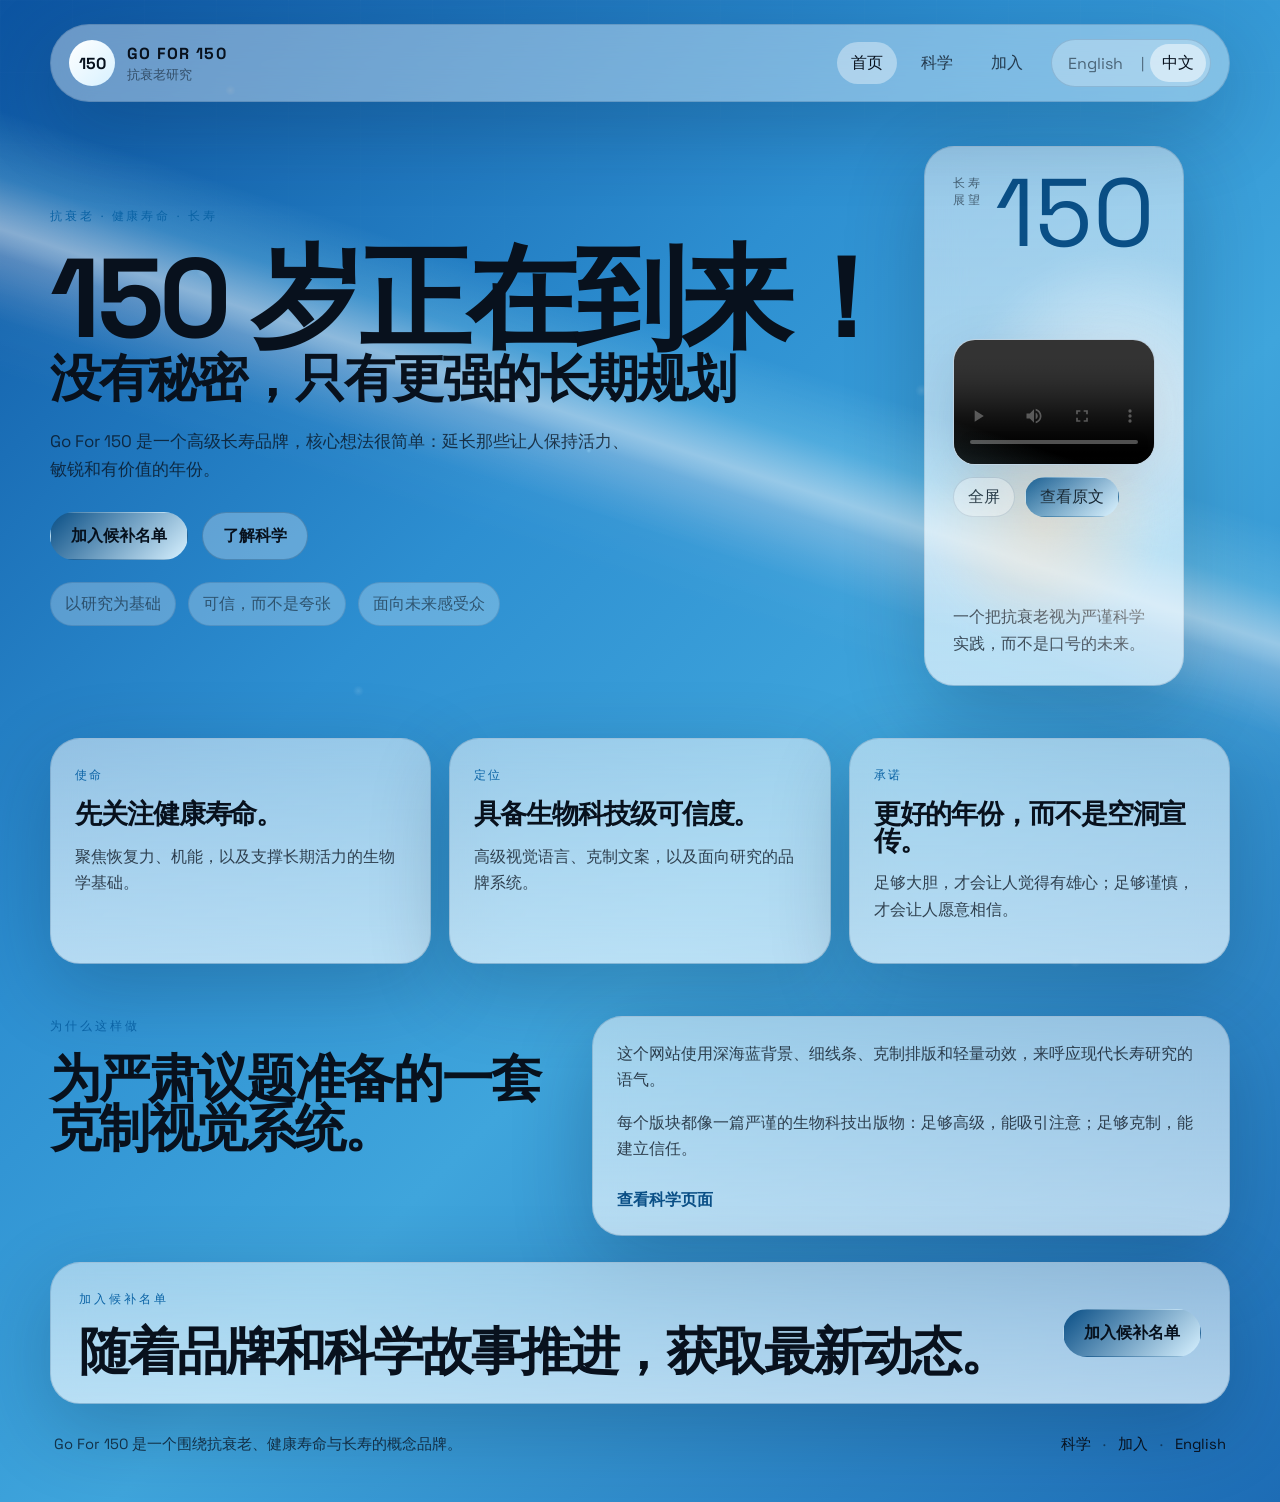
==== index-cn.html @ 5d65ab24 "add support & CN" ====
<!doctype html>
<html lang="zh-Hans">
  <head>
    <meta charset="utf-8" />
    <meta name="viewport" content="width=device-width, initial-scale=1" />
    <title>Go For 150 | 抗衰老研究与长寿愿景</title>
    <meta
      name="description"
      content="Go For 150 是一个面向长寿与抗衰老的未来感品牌，聚焦更健康的生命年限、科学研究与可信的长期愿景。"
    />
    <meta name="theme-color" content="#2d8fd1" />
    <meta property="og:title" content="Go For 150 | 抗衰老研究与长寿愿景" />
    <meta
      property="og:description"
      content="一个为抗衰老、长寿科学和更健康未来而设计的高级生物科技风网站。"
    />
    <meta property="og:type" content="website" />
    <meta property="og:url" content="./index-cn.html" />
    <link rel="preconnect" href="https://fonts.googleapis.com" />
    <link rel="preconnect" href="https://fonts.gstatic.com" crossorigin />
    <link
      href="https://fonts.googleapis.com/css2?family=Space+Grotesk:wght@400;500;600;700&family=Source+Serif+4:opsz,wght@8..60,400;8..60,500;8..60,600&display=swap"
      rel="stylesheet"
    />
    <link rel="stylesheet" href="styles.css" />
    <script defer src="site.js"></script>
  </head>
  <body>
    <div class="page-shell">
      <header class="site-header" data-site-header>
        <a class="brand" href="index-cn.html" aria-label="Go For 150 中文首页">
          <span class="brand-mark">150</span>
          <span class="brand-copy">
            <strong>Go For 150</strong>
            <span>抗衰老研究</span>
          </span>
        </a>

        <button class="nav-toggle" type="button" aria-expanded="false" aria-controls="site-nav">
          <span></span>
          <span></span>
          <span></span>
          <span class="sr-only">打开导航</span>
        </button>

        <nav class="site-nav" id="site-nav" data-site-nav>
          <div class="site-nav-main">
            <a href="index-cn.html" aria-current="page">首页</a>
            <a href="science-cn.html">科学</a>
            <a href="join-cn.html">加入</a>
          </div>
          <div class="site-nav-lang" aria-label="语言切换">
            <a href="index.html">English</a>
            <span>|</span>
            <a href="index-cn.html" aria-current="page">中文</a>
          </div>
        </nav>
      </header>

      <main>
        <section class="hero section">
          <div class="hero-copy">
            <p class="eyebrow">抗衰老 · 健康寿命 · 长寿</p>
            <h1>150 岁正在到来！</h1>
            <h2>没有秘密，只有更强的长期规划</h2>
            <p class="lede">
              Go For 150 是一个高级长寿品牌，核心想法很简单：延长那些让人保持活力、敏锐和有价值的年份。
            </p>
            <div class="hero-actions">
              <a class="button button-primary" href="join-cn.html">加入候补名单</a>
              <a class="button button-secondary" href="science-cn.html">了解科学</a>
            </div>
            <ul class="hero-points" aria-label="核心原则">
              <li>以研究为基础</li>
              <li>可信，而不是夸张</li>
              <li>面向未来感受众</li>
            </ul>
          </div>

          <div class="hero-panel glass-card">
            <div class="hero-panel-top">
              <span class="panel-label">长寿展望</span>
              <span class="panel-stat">150</span>
            </div>
            <div class="hero-video-shell" data-fullscreen-target>
              <video
                class="hero-video"
                controls
                playsinline
                preload="metadata"
                aria-label="关于习近平、普京和金正恩讨论活到150岁的新闻视频"
              >
                <source src="src/videos/Xi_Putin_amp_Kim_Jong_Un_talk_about_how_to_live_to_150_years_old_pmVUXO.mp4" type="video/mp4" />
                您的浏览器不支持视频标签。
              </video>
              <div class="hero-media-actions">
                <button class="media-action" type="button" data-fullscreen-button>
                  全屏
                </button>
                <a
                  class="media-action media-action-link"
                  href="https://www.bloomberg.com/news/articles/2025-09-03/xi-muses-on-living-to-150-in-rare-hot-mic-moment-with-putin-kim"
                  target="_blank"
                  rel="noreferrer"
                >
                  查看原文
                </a>
              </div>
            </div>
            <p class="panel-note">
              一个把抗衰老视为严谨科学实践，而不是口号的未来。
            </p>
          </div>
        </section>

        <section class="section metrics-grid">
          <article class="metric-card glass-card">
            <span class="metric-label">使命</span>
            <h2>先关注健康寿命。</h2>
            <p>聚焦恢复力、机能，以及支撑长期活力的生物学基础。</p>
          </article>
          <article class="metric-card glass-card">
            <span class="metric-label">定位</span>
            <h2>具备生物科技级可信度。</h2>
            <p>高级视觉语言、克制文案，以及面向研究的品牌系统。</p>
          </article>
          <article class="metric-card glass-card">
            <span class="metric-label">承诺</span>
            <h2>更好的年份，而不是空洞宣传。</h2>
            <p>足够大胆，才会让人觉得有雄心；足够谨慎，才会让人愿意相信。</p>
          </article>
        </section>

        <section class="section split-section science-strip">
          <div class="section-heading">
            <p class="eyebrow">为什么这样做</p>
            <h2>为严肃议题准备的一套克制视觉系统。</h2>
          </div>
          <div class="copy-stack glass-card">
            <p>
              这个网站使用深海蓝背景、细线条、克制排版和轻量动效，来呼应现代长寿研究的语气。
            </p>
            <p>
              每个版块都像一篇严谨的生物科技出版物：足够高级，能吸引注意；足够克制，能建立信任。
            </p>
            <a class="text-link" href="science-cn.html">查看科学页面</a>
          </div>
        </section>

        <section class="section cta-banner glass-card">
          <div>
            <p class="eyebrow">加入候补名单</p>
            <h2>随着品牌和科学故事推进，获取最新动态。</h2>
          </div>
          <a class="button button-primary" href="join-cn.html">加入候补名单</a>
        </section>
      </main>

      <footer class="site-footer">
        <p>Go For 150 是一个围绕抗衰老、健康寿命与长寿的概念品牌。</p>
        <p>
          <a href="science-cn.html">科学</a>
          <span>·</span>
          <a href="join-cn.html">加入</a>
          <span>·</span>
          <a href="index.html">English</a>
        </p>
      </footer>
    </div>
  </body>
</html>
---- styles.css ----
:root {
  --bg: #1b67aa;
  --bg-soft: #2e8ecf;
  --panel: rgba(255, 255, 255, 0.48);
  --panel-strong: rgba(242, 250, 255, 0.72);
  --line: rgba(17, 54, 92, 0.16);
  --line-strong: rgba(17, 54, 92, 0.28);
  --text: #08111d;
  --muted: rgba(8, 17, 29, 0.76);
  --soft: rgba(8, 17, 29, 0.56);
  --accent: #0b63a5;
  --accent-strong: #0a4f86;
  --accent-warm: #f5c79c;
  --shadow: 0 24px 80px rgba(6, 28, 58, 0.24);
  --radius-xl: 30px;
  --radius-lg: 22px;
  --radius-md: 16px;
  --radius-sm: 12px;
  --max: 1180px;
}

*,
*::before,
*::after {
  box-sizing: border-box;
}

html {
  scroll-behavior: smooth;
}

body {
  margin: 0;
  color: var(--text);
  font-family: "Space Grotesk", sans-serif;
  background:
    radial-gradient(circle at 16% 18%, rgba(255, 255, 255, 0.18), transparent 0.5%, transparent 20%),
    radial-gradient(circle at 28% 46%, rgba(255, 255, 255, 0.12), transparent 0.45%, transparent 18%),
    radial-gradient(circle at 72% 26%, rgba(255, 255, 255, 0.14), transparent 0.45%, transparent 18%),
    radial-gradient(circle at 84% 64%, rgba(255, 255, 255, 0.12), transparent 0.45%, transparent 16%),
    radial-gradient(circle at 18% 6%, rgba(245, 199, 156, 0.42), transparent 0.3%, transparent 26%),
    radial-gradient(circle at 46% 30%, rgba(134, 217, 255, 0.42), transparent 0.2%, transparent 18%),
    radial-gradient(circle at 78% 42%, rgba(153, 234, 255, 0.34), transparent 0.2%, transparent 16%),
    linear-gradient(135deg, #0c54a1 0%, #2d8fd1 36%, #3fa5dc 58%, #1d6cb5 100%);
  min-height: 100vh;
}

body::before {
  content: "";
  position: fixed;
  inset: 0;
  pointer-events: none;
  background-image:
    linear-gradient(rgba(255, 255, 255, 0.024) 1px, transparent 1px),
    linear-gradient(90deg, rgba(255, 255, 255, 0.024) 1px, transparent 1px);
  background-size: 72px 72px;
  mask-image: linear-gradient(180deg, rgba(0, 0, 0, 0.55), rgba(0, 0, 0, 0.15) 40%, transparent);
}

body::after {
  content: "";
  position: fixed;
  inset: 0;
  pointer-events: none;
  background:
    linear-gradient(18deg, transparent 44%, rgba(245, 199, 156, 0.3) 49%, rgba(255, 247, 229, 0.62) 51%, rgba(160, 236, 255, 0.24) 55%, transparent 60%),
    linear-gradient(18deg, transparent 40%, rgba(255, 255, 255, 0.06) 46%, rgba(255, 255, 255, 0.18) 50%, rgba(255, 255, 255, 0.05) 54%, transparent 60%);
  opacity: 0.72;
  mix-blend-mode: screen;
}

a {
  color: inherit;
  text-decoration: none;
}

p {
  line-height: 1.65;
  color: var(--muted);
}

h1,
h2,
h3 {
  margin: 0;
  line-height: 0.98;
  letter-spacing: -0.04em;
}

h1 {
  font-size: clamp(3.2rem, 9vw, 7rem);
  max-width: 12ch;
}

h2 {
  font-size: clamp(2rem, 4vw, 3.2rem);
}

h3 {
  font-size: clamp(1.4rem, 2vw, 2rem);
}

.sr-only {
  position: absolute;
  width: 1px;
  height: 1px;
  padding: 0;
  margin: -1px;
  overflow: hidden;
  clip: rect(0, 0, 0, 0);
  white-space: nowrap;
  border: 0;
}

.page-shell {
  width: min(var(--max), calc(100% - 32px));
  margin: 0 auto;
  padding: 24px 0 40px;
}

.site-header {
  display: flex;
  align-items: center;
  justify-content: space-between;
  gap: 18px;
  position: sticky;
  top: 16px;
  z-index: 20;
  padding: 14px 18px;
  margin-bottom: 22px;
  border: 1px solid var(--line);
  border-radius: 999px;
  background: rgba(255, 255, 255, 0.38);
  backdrop-filter: blur(18px);
  box-shadow: var(--shadow);
}

.brand {
  display: inline-flex;
  align-items: center;
  gap: 12px;
}

.brand-mark {
  display: grid;
  place-items: center;
  width: 46px;
  aspect-ratio: 1;
  border-radius: 50%;
  color: #06101c;
  background: linear-gradient(135deg, #ffffff, #d7f1ff);
  font-weight: 700;
}

.brand-copy {
  display: flex;
  flex-direction: column;
  gap: 2px;
}

.brand-copy strong {
  font-size: 1rem;
  letter-spacing: 0.08em;
  text-transform: uppercase;
}

.brand-copy span {
  color: var(--soft);
  font-size: 0.82rem;
}

.site-nav {
  display: flex;
  align-items: center;
  gap: 10px;
}

.site-nav-main {
  display: flex;
  align-items: center;
  gap: 10px;
  flex-wrap: wrap;
}

.site-nav a {
  padding: 10px 14px;
  border-radius: 999px;
  color: var(--muted);
  transition: background-color 180ms ease, color 180ms ease, transform 180ms ease;
}

.site-nav a:hover,
.site-nav a[aria-current="page"] {
  color: var(--text);
  background: rgba(255, 255, 255, 0.38);
}

.site-nav-lang {
  display: inline-flex;
  align-items: center;
  gap: 6px;
  margin-left: 4px;
  padding: 4px;
  border: 1px solid var(--line);
  border-radius: 999px;
  background: rgba(255, 255, 255, 0.28);
}

.site-nav-lang a {
  padding: 8px 12px;
  color: var(--soft);
}

.site-nav-lang a[aria-current="page"] {
  color: var(--text);
  background: rgba(255, 255, 255, 0.5);
}

.site-nav-lang span {
  color: var(--soft);
  font-size: 0.86rem;
}

.nav-toggle {
  display: none;
  width: 48px;
  height: 48px;
  padding: 0;
  border: 1px solid var(--line);
  border-radius: 50%;
  background: rgba(255, 255, 255, 0.36);
}

.nav-toggle span {
  display: block;
  width: 18px;
  height: 1.5px;
  margin: 4px auto;
  background: var(--text);
  border-radius: 999px;
}

.section {
  padding: 26px 0;
}

.hero {
  display: grid;
  grid-template-columns: 1.25fr 0.85fr;
  gap: 28px;
  align-items: center;
  padding-top: 22px;
}

.hero-copy {
  position: relative;
  z-index: 1;
}

.eyebrow {
  margin: 0 0 18px;
  color: var(--accent);
  text-transform: uppercase;
  letter-spacing: 0.24em;
  font-size: 0.76rem;
}

.lede {
  max-width: 54ch;
  font-size: clamp(1.05rem, 1.2vw, 1.22rem);
  margin: 24px 0 0;
}

.hero-actions {
  display: flex;
  flex-wrap: wrap;
  gap: 14px;
  margin: 28px 0 22px;
}

.button {
  display: inline-flex;
  align-items: center;
  justify-content: center;
  min-height: 48px;
  padding: 0 20px;
  border-radius: 999px;
  border: 1px solid var(--line-strong);
  font-weight: 600;
  transition: transform 180ms ease, background-color 180ms ease, border-color 180ms ease;
}

.button:hover,
.button:focus-visible,
.text-link:hover,
.text-link:focus-visible {
  transform: translateY(-1px);
}

.button-primary {
  color: #06101c;
  background: linear-gradient(135deg, var(--accent-strong), #d7f1ff);
  border-color: transparent;
}

.button-secondary {
  background: rgba(255, 255, 255, 0.28);
}

.hero-points {
  list-style: none;
  display: flex;
  flex-wrap: wrap;
  gap: 12px;
  padding: 0;
  margin: 0;
}

.hero-points li {
  padding: 10px 14px;
  border: 1px solid var(--line);
  border-radius: 999px;
  color: var(--soft);
  background: rgba(255, 255, 255, 0.26);
}

.glass-card {
  border: 1px solid var(--line);
  border-radius: var(--radius-xl);
  background: linear-gradient(180deg, rgba(255, 255, 255, 0.5), rgba(233, 247, 255, 0.72));
  backdrop-filter: blur(18px);
  box-shadow: var(--shadow);
}

.hero-panel {
  position: relative;
  min-height: 540px;
  overflow: hidden;
  padding: 28px;
  display: flex;
  flex-direction: column;
  justify-content: space-between;
}

.hero-panel::before,
.hero-panel::after {
  content: "";
  position: absolute;
  inset: auto;
  border-radius: 50%;
  filter: blur(10px);
}

.hero-panel::before {
  width: 320px;
  height: 320px;
  top: 18%;
  left: 12%;
  background: radial-gradient(circle, rgba(255, 255, 255, 0.72), transparent 68%);
}

.hero-panel::after {
  width: 240px;
  height: 240px;
  bottom: 8%;
  right: 8%;
  background: radial-gradient(circle, rgba(245, 199, 156, 0.5), transparent 68%);
}

.hero-panel-top {
  display: flex;
  justify-content: space-between;
  align-items: start;
  position: relative;
  z-index: 1;
}

.panel-label {
  color: var(--soft);
  text-transform: uppercase;
  letter-spacing: 0.2em;
  font-size: 0.74rem;
}

.panel-stat {
  color: var(--accent-strong);
  font-size: clamp(3.8rem, 8vw, 6rem);
  line-height: 0.8;
}

.hero-video-shell {
  position: relative;
  z-index: 1;
  width: min(100%, 100%);
  margin: auto;
  display: grid;
  gap: 12px;
}

.hero-video {
  width: 100%;
  aspect-ratio: 16 / 10;
  display: block;
  border-radius: 22px;
  border: 1px solid rgba(17, 54, 92, 0.16);
  background: #dff1fb;
  box-shadow: inset 0 0 0 1px rgba(255, 255, 255, 0.46), 0 18px 60px rgba(6, 28, 58, 0.14);
}

.hero-video-shell:focus-within .hero-video,
.hero-video:hover {
  border-color: rgba(17, 54, 92, 0.3);
}

.hero-media-actions {
  display: flex;
  flex-wrap: wrap;
  gap: 10px;
}

.media-action {
  display: inline-flex;
  align-items: center;
  justify-content: center;
  min-height: 40px;
  padding: 0 14px;
  border-radius: 999px;
  border: 1px solid rgba(17, 54, 92, 0.18);
  background: rgba(255, 255, 255, 0.34);
  color: var(--text);
  font: inherit;
  cursor: pointer;
  transition: transform 180ms ease, background-color 180ms ease, border-color 180ms ease;
}

.media-action:hover,
.media-action:focus-visible {
  transform: translateY(-1px);
  border-color: rgba(17, 54, 92, 0.3);
}

.media-action-link {
  color: #06101c;
  background: linear-gradient(135deg, var(--accent-strong), #d7f1ff);
  border-color: transparent;
}

.panel-note {
  position: relative;
  z-index: 1;
  margin: 0;
  max-width: 30ch;
}

.metrics-grid,
.science-grid {
  display: grid;
  grid-template-columns: repeat(3, minmax(0, 1fr));
  gap: 18px;
}

.metric-card,
.science-card {
  padding: 24px;
}

.metric-label {
  display: inline-block;
  margin-bottom: 18px;
  color: var(--accent);
  text-transform: uppercase;
  letter-spacing: 0.22em;
  font-size: 0.72rem;
}

.metric-card h2,
.science-card h2 {
  margin-bottom: 14px;
  font-size: 1.7rem;
}

.split-section {
  display: grid;
  grid-template-columns: 0.9fr 1.1fr;
  gap: 20px;
  align-items: start;
}

.section-heading {
  position: sticky;
  top: 118px;
}

.news-layout {
  display: grid;
  grid-template-columns: repeat(2, minmax(0, 1fr));
  gap: 18px;
}

.news-card {
  padding: 18px;
}

.news-card-featured {
  grid-row: span 2;
}

.card-kicker {
  display: flex;
  justify-content: space-between;
  align-items: center;
  gap: 12px;
  margin-bottom: 16px;
  color: var(--soft);
  text-transform: uppercase;
  letter-spacing: 0.18em;
  font-size: 0.72rem;
}

.card-kicker a {
  color: var(--accent);
}

.media-frame {
  position: relative;
  display: block;
  min-height: 300px;
  border-radius: calc(var(--radius-xl) - 8px);
  overflow: hidden;
  border: 1px solid var(--line);
  background:
    radial-gradient(circle at 20% 18%, rgba(235, 249, 255, 0.56), transparent 36%),
    radial-gradient(circle at 82% 78%, rgba(245, 199, 156, 0.3), transparent 28%),
    linear-gradient(150deg, #6bbbe8, #2d8fd1 70%);
}

.media-frame-photo::before {
  content: "";
  position: absolute;
  inset: 10%;
  border-radius: 20px;
  background:
    linear-gradient(180deg, rgba(255, 255, 255, 0.06), rgba(255, 255, 255, 0.01)),
    radial-gradient(circle at 24% 26%, rgba(255, 255, 255, 0.14), transparent 22%),
    radial-gradient(circle at 71% 33%, rgba(255, 255, 255, 0.1), transparent 18%),
    radial-gradient(circle at 50% 72%, rgba(255, 255, 255, 0.08), transparent 20%);
  border: 1px solid rgba(255, 255, 255, 0.06);
  box-shadow: inset 0 0 0 1px rgba(255, 255, 255, 0.02);
}

.media-frame-video {
  display: grid;
  align-items: end;
}

.play-button {
  position: absolute;
  top: 22px;
  right: 22px;
  width: 64px;
  height: 64px;
  border-radius: 50%;
  border: 1px solid rgba(17, 54, 92, 0.18);
  background: rgba(255, 255, 255, 0.58);
  box-shadow: 0 0 0 12px rgba(255, 255, 255, 0.16);
}

.play-button::before {
  content: "";
  position: absolute;
  top: 50%;
  left: 53%;
  transform: translate(-50%, -50%);
  border-top: 10px solid transparent;
  border-bottom: 10px solid transparent;
  border-left: 16px solid #0a4f86;
}

.media-overlay {
  position: relative;
  z-index: 1;
  padding: 24px;
}

.media-overlay p {
  margin: 0 0 8px;
  color: var(--accent);
  text-transform: uppercase;
  letter-spacing: 0.2em;
  font-size: 0.7rem;
}

.media-overlay h3 {
  max-width: 16ch;
}

.copy-stack {
  padding: 24px;
}

.copy-stack p:first-child {
  margin-top: 0;
}

.text-link {
  display: inline-flex;
  color: var(--accent-strong);
  font-weight: 600;
  margin-top: 10px;
}

.science-strip .copy-stack p {
  max-width: 58ch;
}

.cta-banner {
  display: flex;
  justify-content: space-between;
  align-items: center;
  gap: 20px;
  padding: 26px 28px;
}

.site-footer {
  display: flex;
  justify-content: space-between;
  gap: 18px;
  padding: 28px 4px 6px;
  color: var(--soft);
  font-size: 0.92rem;
}

.site-footer p {
  margin: 0;
}

.site-footer a {
  color: var(--text);
}

.site-footer span {
  color: var(--soft);
  margin: 0 8px;
}

.page-hero {
  padding: 60px 0 20px;
}

.page-hero h1 {
  max-width: 14ch;
}

.page-hero .lede {
  max-width: 60ch;
}

.form-layout {
  display: grid;
  grid-template-columns: minmax(0, 1fr) 360px;
  gap: 22px;
  align-items: start;
}

.waitlist-form {
  display: grid;
  gap: 16px;
  padding: 24px;
}

.waitlist-form label {
  display: grid;
  gap: 8px;
}

.waitlist-form span {
  color: var(--soft);
  font-size: 0.88rem;
}

.waitlist-form input,
.waitlist-form textarea,
.waitlist-form select {
  width: 100%;
  padding: 14px 16px;
  color: var(--text);
  font: inherit;
  border-radius: 14px;
  border: 1px solid rgba(17, 54, 92, 0.18);
  background: rgba(255, 255, 255, 0.46);
  outline: none;
}

.waitlist-form input:focus,
.waitlist-form textarea:focus,
.waitlist-form select:focus,
.button:focus-visible,
.site-nav a:focus-visible,
.brand:focus-visible,
.media-frame:focus-visible {
  box-shadow: 0 0 0 3px rgba(10, 79, 134, 0.18);
}

.form-status {
  min-height: 1.5em;
  margin: 0;
  color: var(--accent-warm);
}

@media (max-width: 1060px) {
  .hero,
  .split-section,
  .form-layout {
    grid-template-columns: 1fr;
  }

  .section-heading {
    position: static;
  }

  .news-layout,
  .metrics-grid,
  .science-grid {
    grid-template-columns: 1fr;
  }

  .news-card-featured {
    grid-row: auto;
  }

  .cta-banner,
  .site-footer {
    flex-direction: column;
    align-items: flex-start;
  }
}

@media (min-width: 1061px) {
  .hero-copy h1,
  .hero-copy h2 {
    white-space: nowrap;
  }

  .hero-copy h1 {
    max-width: none;
  }
}

@media (max-width: 820px) {
  .site-header {
    border-radius: 28px;
  }

  .nav-toggle {
    display: grid;
    place-items: center;
  }

  .site-nav {
    position: absolute;
    top: calc(100% + 12px);
    left: 0;
    right: 0;
    display: grid;
    gap: 6px;
    padding: 12px;
    border: 1px solid var(--line);
    border-radius: 24px;
    background: rgba(255, 255, 255, 0.94);
    backdrop-filter: blur(16px);
    box-shadow: var(--shadow);
    opacity: 0;
    transform: translateY(-10px);
    pointer-events: none;
    transition: opacity 180ms ease, transform 180ms ease;
  }

  .site-nav.is-open {
    opacity: 1;
    transform: translateY(0);
    pointer-events: auto;
  }

  .site-nav a {
    padding: 14px 16px;
  }

  .site-nav-main {
    display: grid;
    gap: 6px;
  }

  .site-nav-lang {
    justify-self: start;
    margin-left: 0;
    margin-top: 4px;
  }

  .hero-panel {
    min-height: 440px;
  }

  .page-shell {
    width: min(var(--max), calc(100% - 22px));
  }
}

@media (max-width: 520px) {
  .site-header {
    padding: 12px 14px;
  }

  .brand-copy span {
    display: none;
  }

  .hero-actions,
  .cta-banner {
    width: 100%;
  }

  .button,
  .cta-banner .button {
    width: 100%;
  }

  .hero-points {
    gap: 8px;
  }

  .hero-points li {
    width: 100%;
    text-align: center;
  }
}
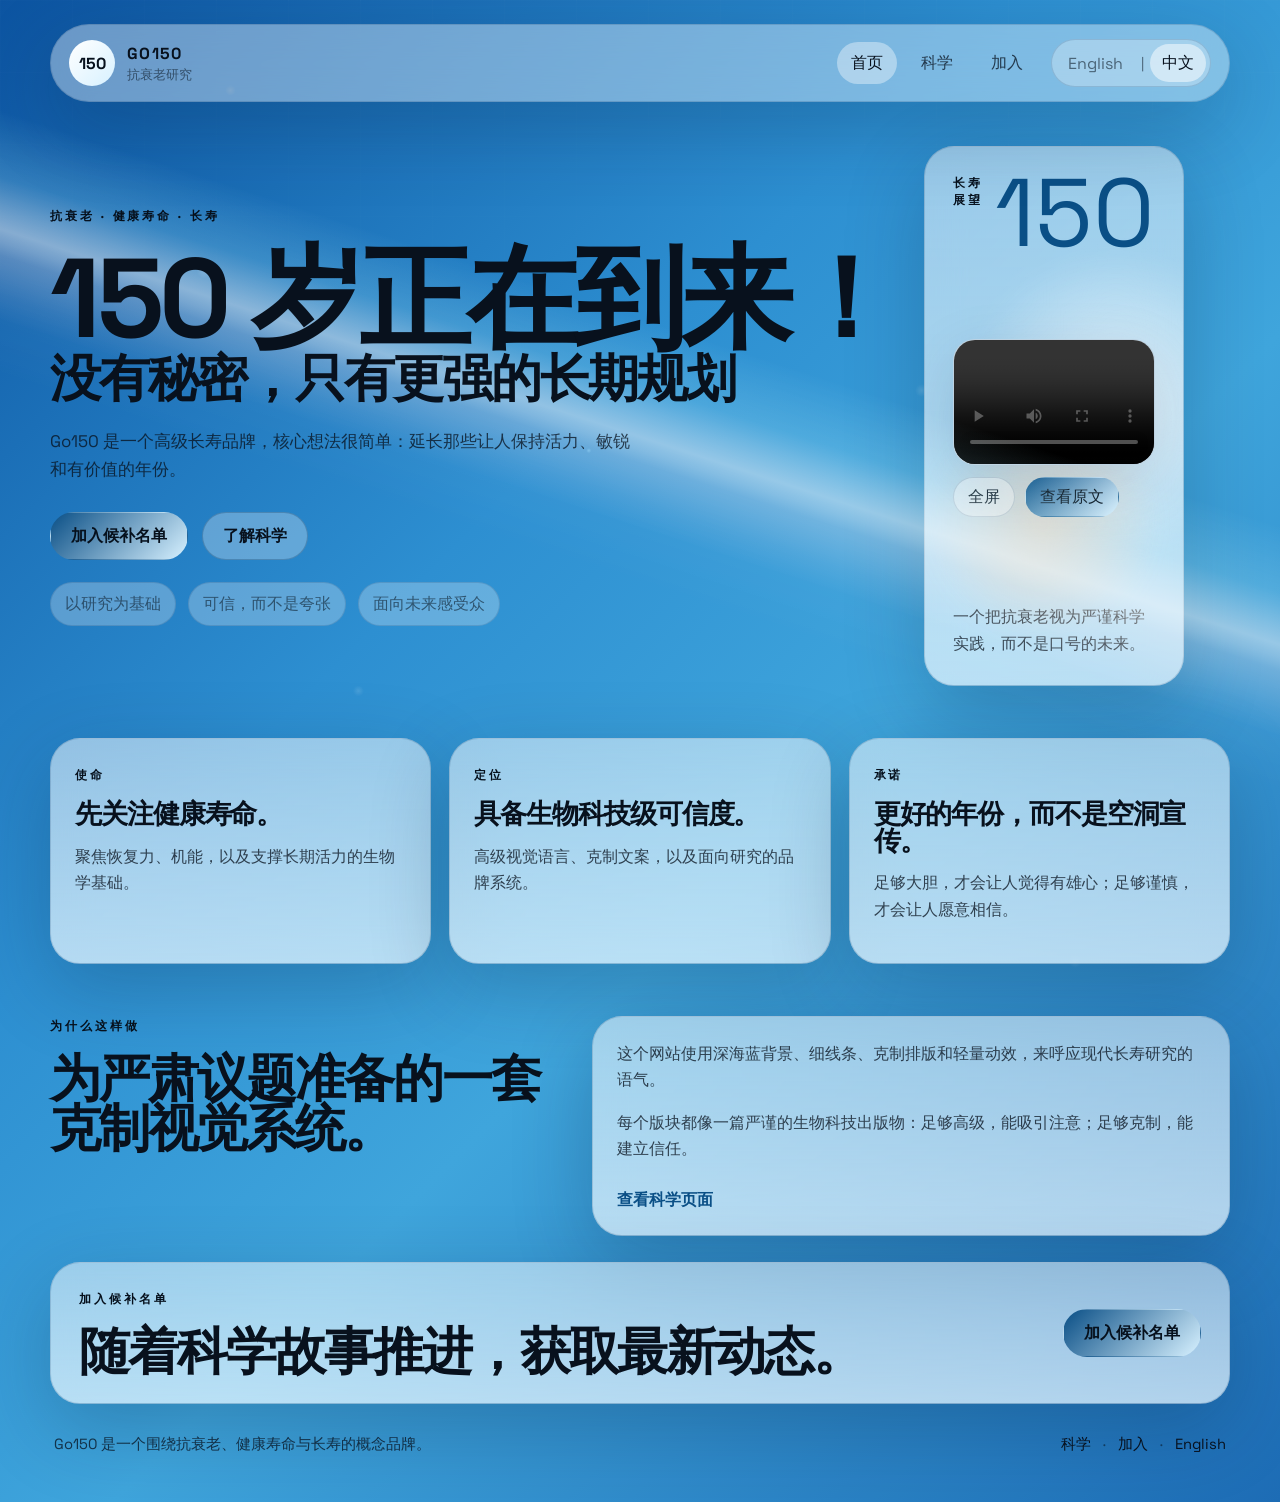
==== commit b59f4de2: "fix some typo and display issues" ====
--- a/index-cn.html
+++ b/index-cn.html
@@ -3,13 +3,13 @@
   <head>
     <meta charset="utf-8" />
     <meta name="viewport" content="width=device-width, initial-scale=1" />
-    <title>Go For 150 | 抗衰老研究与长寿愿景</title>
+    <title>Go150 | 抗衰老研究与长寿愿景</title>
     <meta
       name="description"
-      content="Go For 150 是一个面向长寿与抗衰老的未来感品牌，聚焦更健康的生命年限、科学研究与可信的长期愿景。"
+      content="Go150 是一个面向长寿与抗衰老的未来感品牌，聚焦更健康的生命年限、科学研究与可信的长期愿景。"
     />
     <meta name="theme-color" content="#2d8fd1" />
-    <meta property="og:title" content="Go For 150 | 抗衰老研究与长寿愿景" />
+    <meta property="og:title" content="Go150 | 抗衰老研究与长寿愿景" />
     <meta
       property="og:description"
       content="一个为抗衰老、长寿科学和更健康未来而设计的高级生物科技风网站。"
@@ -28,10 +28,10 @@
   <body>
     <div class="page-shell">
       <header class="site-header" data-site-header>
-        <a class="brand" href="index-cn.html" aria-label="Go For 150 中文首页">
+        <a class="brand" href="index-cn.html" aria-label="Go150 中文首页">
           <span class="brand-mark">150</span>
           <span class="brand-copy">
-            <strong>Go For 150</strong>
+            <strong>Go150</strong>
             <span>抗衰老研究</span>
           </span>
         </a>
@@ -64,7 +64,7 @@
             <h1>150 岁正在到来！</h1>
             <h2>没有秘密，只有更强的长期规划</h2>
             <p class="lede">
-              Go For 150 是一个高级长寿品牌，核心想法很简单：延长那些让人保持活力、敏锐和有价值的年份。
+              Go150 是一个高级长寿品牌，核心想法很简单：延长那些让人保持活力、敏锐和有价值的年份。
             </p>
             <div class="hero-actions">
               <a class="button button-primary" href="join-cn.html">加入候补名单</a>
@@ -150,14 +150,14 @@
         <section class="section cta-banner glass-card">
           <div>
             <p class="eyebrow">加入候补名单</p>
-            <h2>随着品牌和科学故事推进，获取最新动态。</h2>
+            <h2>随着科学故事推进，获取最新动态。</h2>
           </div>
           <a class="button button-primary" href="join-cn.html">加入候补名单</a>
         </section>
       </main>
 
       <footer class="site-footer">
-        <p>Go For 150 是一个围绕抗衰老、健康寿命与长寿的概念品牌。</p>
+        <p>Go150 是一个围绕抗衰老、健康寿命与长寿的概念品牌。</p>
         <p>
           <a href="science-cn.html">科学</a>
           <span>·</span>
--- a/styles.css
+++ b/styles.css
@@ -259,10 +259,11 @@
 
 .eyebrow {
   margin: 0 0 18px;
-  color: var(--accent);
+  color: #06101c;
   text-transform: uppercase;
   letter-spacing: 0.24em;
   font-size: 0.76rem;
+  font-weight: 700;
 }
 
 .lede {
@@ -376,10 +377,11 @@
 }
 
 .panel-label {
-  color: var(--soft);
+  color: #06101c;
   text-transform: uppercase;
   letter-spacing: 0.2em;
   font-size: 0.74rem;
+  font-weight: 700;
 }
 
 .panel-stat {
@@ -467,10 +469,11 @@
 .metric-label {
   display: inline-block;
   margin-bottom: 18px;
-  color: var(--accent);
+  color: #06101c;
   text-transform: uppercase;
   letter-spacing: 0.22em;
   font-size: 0.72rem;
+  font-weight: 700;
 }
 
 .metric-card h2,
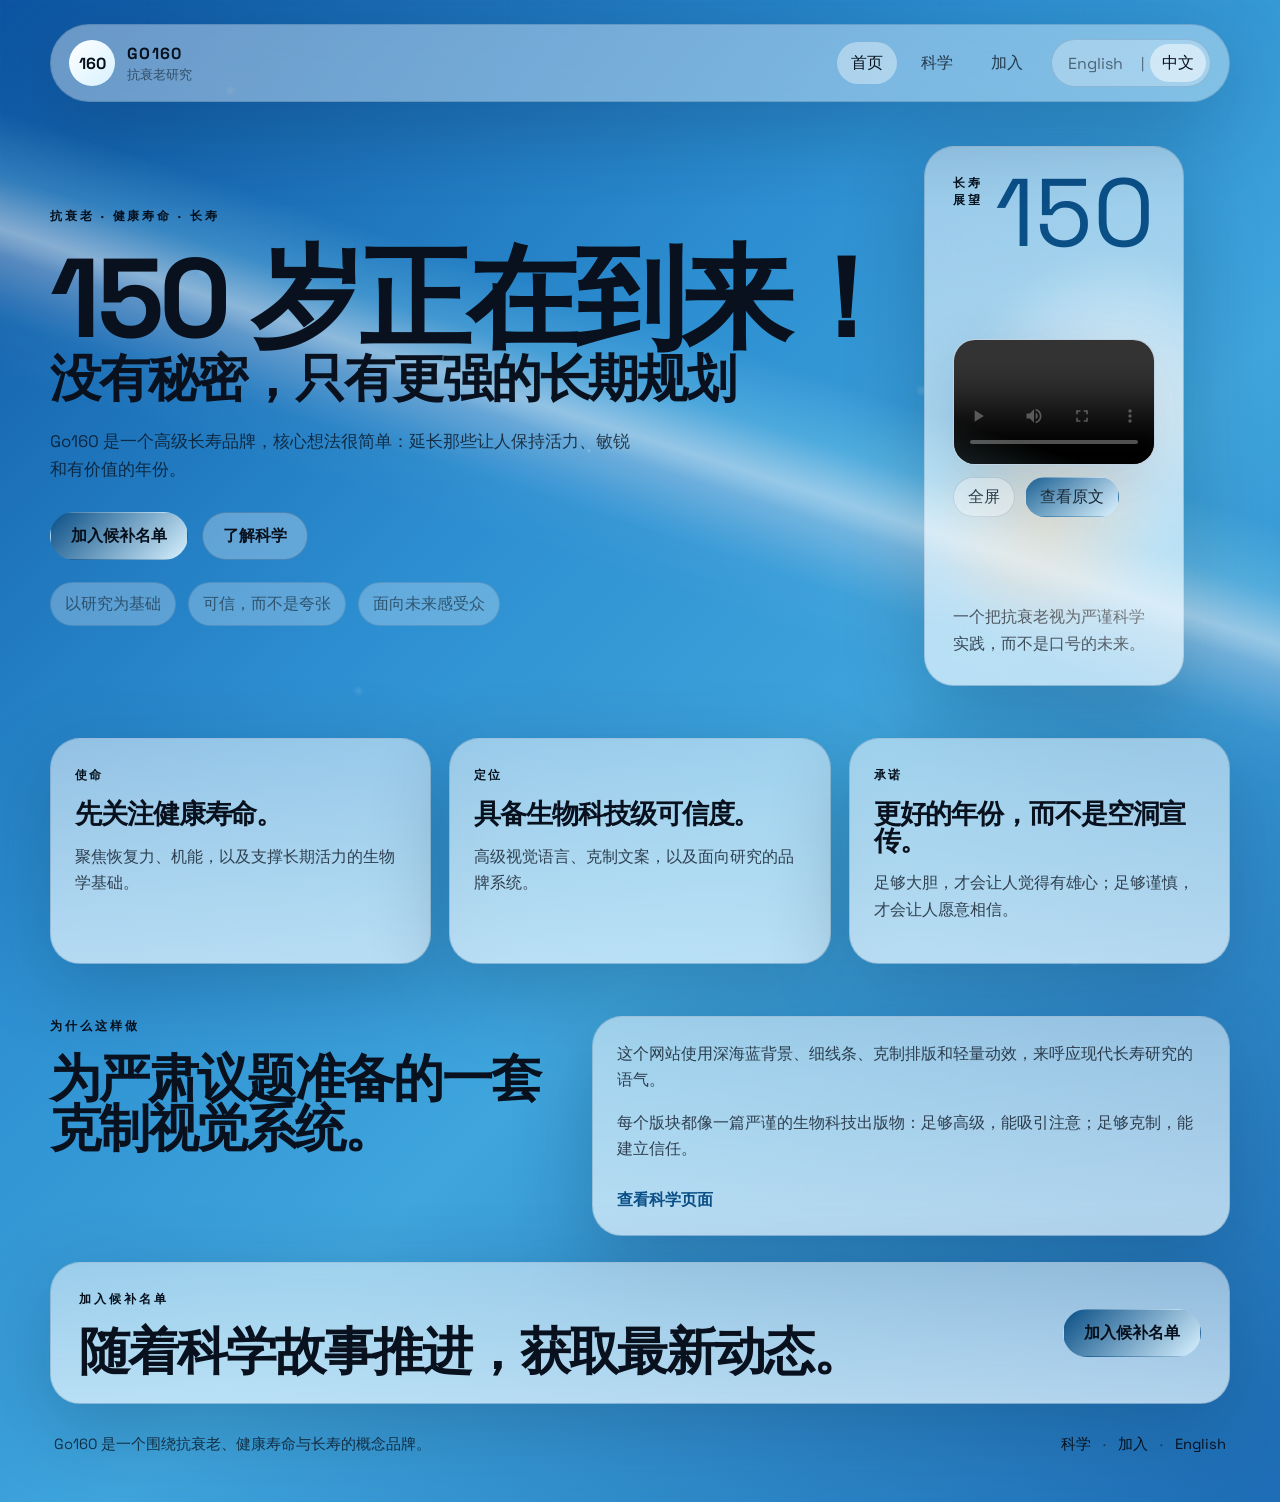
==== commit 27409e14: "logo change from 150 to Go160" ====
--- a/index-cn.html
+++ b/index-cn.html
@@ -3,13 +3,13 @@
   <head>
     <meta charset="utf-8" />
     <meta name="viewport" content="width=device-width, initial-scale=1" />
-    <title>Go150 | 抗衰老研究与长寿愿景</title>
+    <title>Go160 | 抗衰老研究与长寿愿景</title>
     <meta
       name="description"
-      content="Go150 是一个面向长寿与抗衰老的未来感品牌，聚焦更健康的生命年限、科学研究与可信的长期愿景。"
+      content="Go160 是一个面向长寿与抗衰老的未来感品牌，聚焦更健康的生命年限、科学研究与可信的长期愿景。"
     />
     <meta name="theme-color" content="#2d8fd1" />
-    <meta property="og:title" content="Go150 | 抗衰老研究与长寿愿景" />
+    <meta property="og:title" content="Go160 | 抗衰老研究与长寿愿景" />
     <meta
       property="og:description"
       content="一个为抗衰老、长寿科学和更健康未来而设计的高级生物科技风网站。"
@@ -28,10 +28,10 @@
   <body>
     <div class="page-shell">
       <header class="site-header" data-site-header>
-        <a class="brand" href="index-cn.html" aria-label="Go150 中文首页">
-          <span class="brand-mark">150</span>
+        <a class="brand" href="index-cn.html" aria-label="Go160 中文首页">
+          <span class="brand-mark">160</span>
           <span class="brand-copy">
-            <strong>Go150</strong>
+            <strong>Go160</strong>
             <span>抗衰老研究</span>
           </span>
         </a>
@@ -64,7 +64,7 @@
             <h1>150 岁正在到来！</h1>
             <h2>没有秘密，只有更强的长期规划</h2>
             <p class="lede">
-              Go150 是一个高级长寿品牌，核心想法很简单：延长那些让人保持活力、敏锐和有价值的年份。
+              Go160 是一个高级长寿品牌，核心想法很简单：延长那些让人保持活力、敏锐和有价值的年份。
             </p>
             <div class="hero-actions">
               <a class="button button-primary" href="join-cn.html">加入候补名单</a>
@@ -157,7 +157,7 @@
       </main>
 
       <footer class="site-footer">
-        <p>Go150 是一个围绕抗衰老、健康寿命与长寿的概念品牌。</p>
+        <p>Go160 是一个围绕抗衰老、健康寿命与长寿的概念品牌。</p>
         <p>
           <a href="science-cn.html">科学</a>
           <span>·</span>
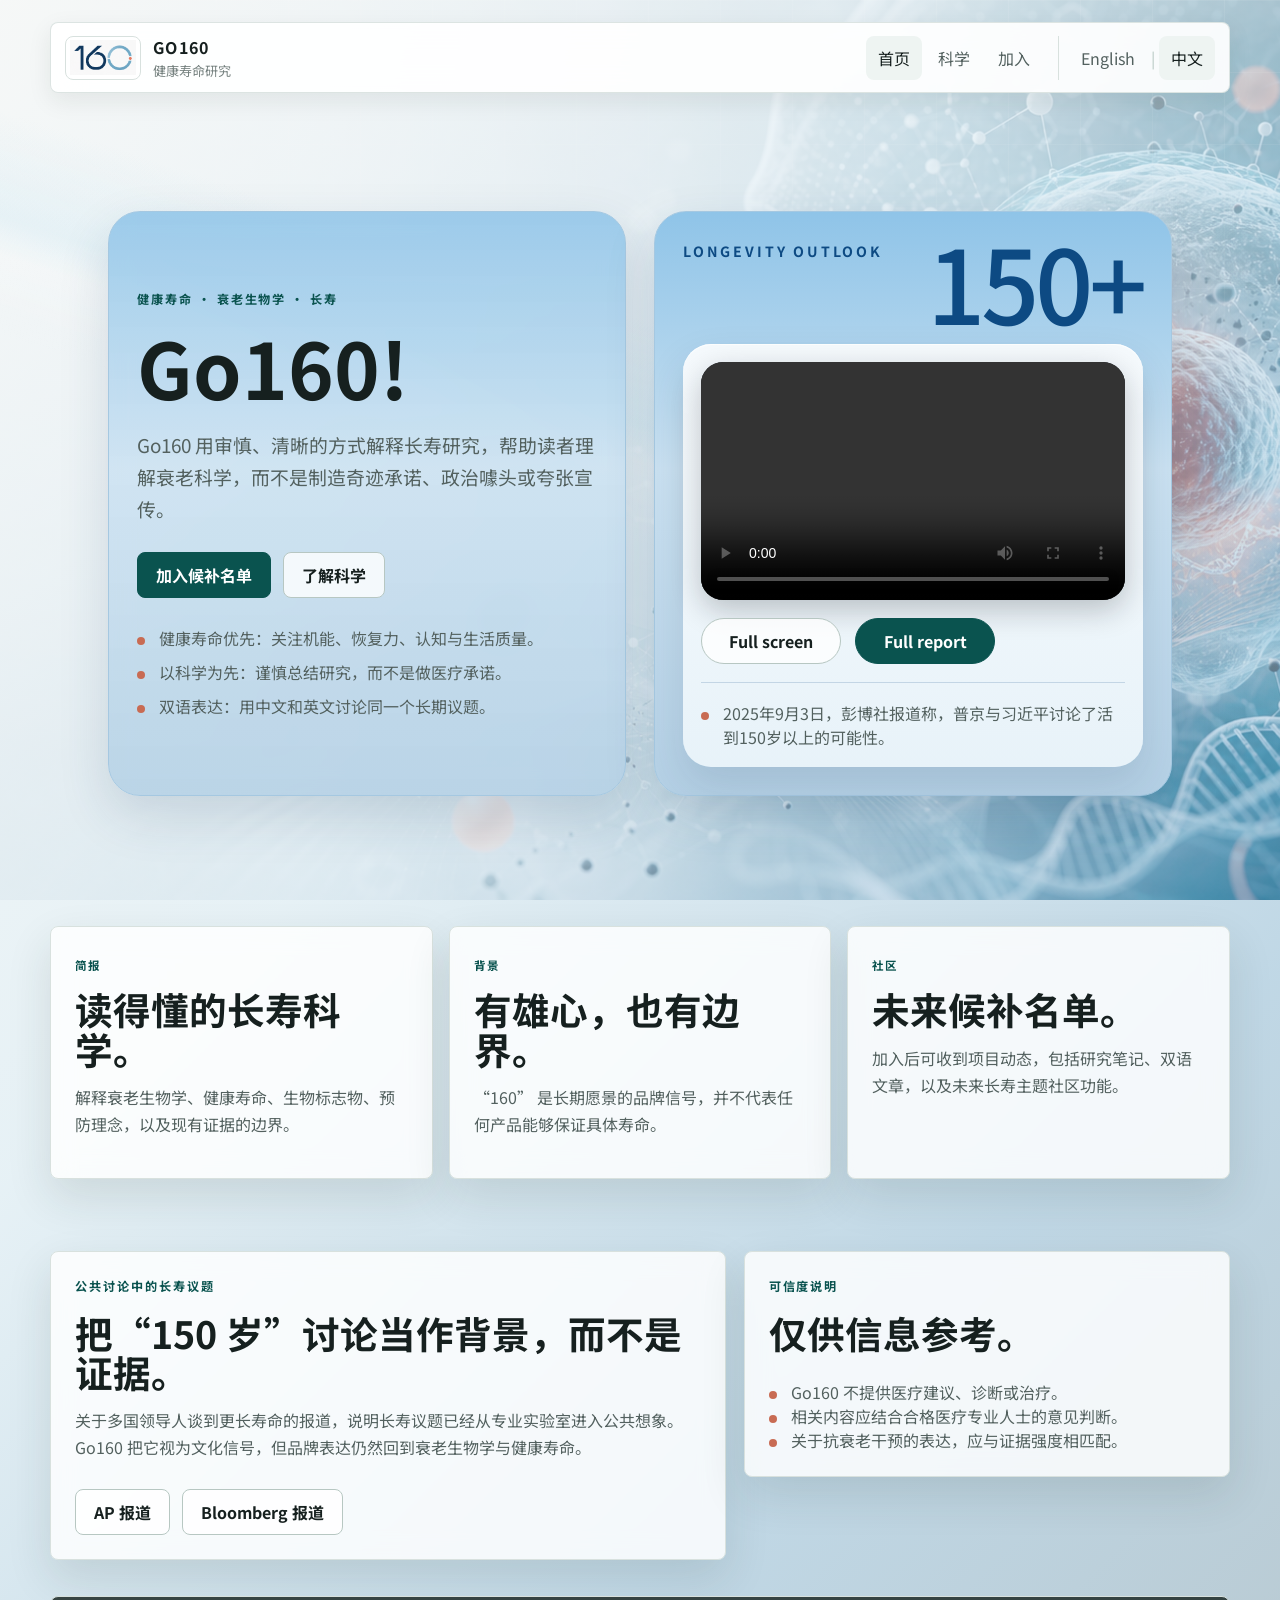
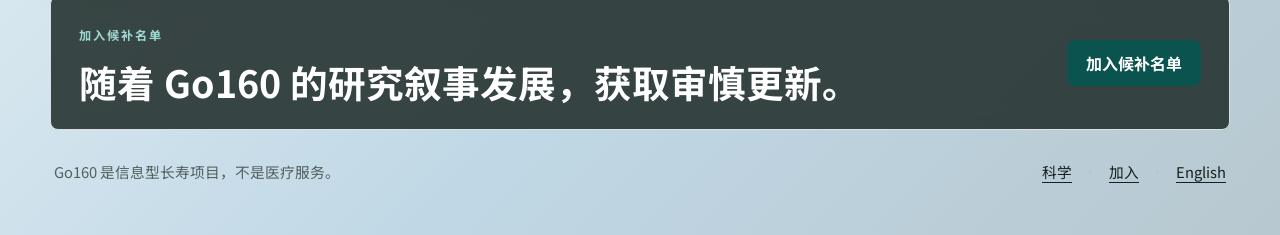
==== commit 0d2baa46: "Add a new version of Go160" ====
--- a/index-cn.html
+++ b/index-cn.html
@@ -3,36 +3,43 @@
   <head>
     <meta charset="utf-8" />
     <meta name="viewport" content="width=device-width, initial-scale=1" />
-    <title>Go160 | 抗衰老研究与长寿愿景</title>
+    <title>Go160 | 健康寿命与长寿科学</title>
     <meta
       name="description"
-      content="Go160 是一个面向长寿与抗衰老的未来感品牌，聚焦更健康的生命年限、科学研究与可信的长期愿景。"
+      content="Go160 是一个双语长寿与健康寿命项目，用审慎、清晰的方式解释衰老科学、研究背景与未来社区动态。"
     />
-    <meta name="theme-color" content="#2d8fd1" />
-    <meta property="og:title" content="Go160 | 抗衰老研究与长寿愿景" />
+    <meta name="theme-color" content="#0a534f" />
+    <link rel="canonical" href="https://anti-age-150.github.io/index-cn.html" />
+    <link rel="alternate" hreflang="en" href="https://anti-age-150.github.io/" />
+    <link rel="alternate" hreflang="zh-Hans" href="https://anti-age-150.github.io/index-cn.html" />
+    <link rel="alternate" hreflang="x-default" href="https://anti-age-150.github.io/" />
+    <meta property="og:title" content="Go160 | 健康寿命与长寿科学" />
     <meta
       property="og:description"
-      content="一个为抗衰老、长寿科学和更健康未来而设计的高级生物科技风网站。"
+      content="一个以科学为先、聚焦健康寿命而非夸张承诺的长寿项目。"
     />
     <meta property="og:type" content="website" />
-    <meta property="og:url" content="./index-cn.html" />
+    <meta property="og:url" content="https://anti-age-150.github.io/index-cn.html" />
+    <meta property="og:image" content="https://anti-age-150.github.io/src/images/longevity-cells.png" />
     <link rel="preconnect" href="https://fonts.googleapis.com" />
     <link rel="preconnect" href="https://fonts.gstatic.com" crossorigin />
     <link
-      href="https://fonts.googleapis.com/css2?family=Space+Grotesk:wght@400;500;600;700&family=Source+Serif+4:opsz,wght@8..60,400;8..60,500;8..60,600&display=swap"
+      href="https://fonts.googleapis.com/css2?family=Noto+Sans+SC:wght@400;500;700&family=Space+Grotesk:wght@400;500;600;700&display=swap"
       rel="stylesheet"
     />
     <link rel="stylesheet" href="styles.css" />
     <script defer src="site.js"></script>
   </head>
-  <body>
+  <body class="home-page">
     <div class="page-shell">
       <header class="site-header" data-site-header>
         <a class="brand" href="index-cn.html" aria-label="Go160 中文首页">
-          <span class="brand-mark">160</span>
+          <span class="brand-mark">
+            <img src="src/images/160-logo-futuristic.png" alt="" width="1774" height="887" />
+          </span>
           <span class="brand-copy">
             <strong>Go160</strong>
-            <span>抗衰老研究</span>
+            <span>健康寿命研究</span>
           </span>
         </a>
 
@@ -58,106 +65,114 @@
       </header>
 
       <main>
-        <section class="hero section">
-          <div class="hero-copy">
-            <p class="eyebrow">抗衰老 · 健康寿命 · 长寿</p>
-            <h1>150 岁正在到来！</h1>
-            <h2>没有秘密，只有更强的长期规划</h2>
-            <p class="lede">
-              Go160 是一个高级长寿品牌，核心想法很简单：延长那些让人保持活力、敏锐和有价值的年份。
-            </p>
-            <div class="hero-actions">
-              <a class="button button-primary" href="join-cn.html">加入候补名单</a>
-              <a class="button button-secondary" href="science-cn.html">了解科学</a>
+        <section class="hero section" aria-labelledby="home-title">
+          <div class="hero-layout">
+            <div class="hero-copy">
+              <p class="eyebrow">健康寿命 · 衰老生物学 · 长寿</p>
+              <h1 id="home-title">Go160!</h1>
+              <p class="lede">
+                Go160 用审慎、清晰的方式解释长寿研究，帮助读者理解衰老科学，而不是制造奇迹承诺、政治噱头或夸张宣传。
+              </p>
+              <div class="hero-actions">
+                <a class="button button-primary" href="join-cn.html">加入候补名单</a>
+                <a class="button button-secondary" href="science-cn.html">了解科学</a>
+              </div>
+              <ul class="hero-points" aria-label="Go160 原则">
+                <li>健康寿命优先：关注机能、恢复力、认知与生活质量。</li>
+                <li>以科学为先：谨慎总结研究，而不是做医疗承诺。</li>
+                <li>双语表达：用中文和英文讨论同一个长期议题。</li>
+              </ul>
             </div>
-            <ul class="hero-points" aria-label="核心原则">
-              <li>以研究为基础</li>
-              <li>可信，而不是夸张</li>
-              <li>面向未来感受众</li>
-            </ul>
-          </div>
-
-          <div class="hero-panel glass-card">
-            <div class="hero-panel-top">
-              <span class="panel-label">长寿展望</span>
-              <span class="panel-stat">150</span>
-            </div>
-            <div class="hero-video-shell" data-fullscreen-target>
-              <video
-                class="hero-video"
-                controls
-                playsinline
-                preload="metadata"
-                aria-label="关于习近平、普京和金正恩讨论活到150岁的新闻视频"
-              >
-                <source src="src/videos/Xi_Putin_amp_Kim_Jong_Un_talk_about_how_to_live_to_150_years_old_pmVUXO.mp4" type="video/mp4" />
-                您的浏览器不支持视频标签。
-              </video>
-              <div class="hero-media-actions">
-                <button class="media-action" type="button" data-fullscreen-button>
-                  全屏
-                </button>
-                <a
-                  class="media-action media-action-link"
-                  href="https://www.bloomberg.com/news/articles/2025-09-03/xi-muses-on-living-to-150-in-rare-hot-mic-moment-with-putin-kim"
-                  target="_blank"
-                  rel="noreferrer"
+            <aside class="outlook-card hero-outlook" aria-label="长寿展望视频">
+              <div class="outlook-top">
+                <p class="outlook-kicker">LONGEVITY OUTLOOK</p>
+                <span class="outlook-stat">150+</span>
+              </div>
+              <div class="outlook-video-frame" data-outlook-shell>
+                <video
+                  class="outlook-video"
+                  controls
+                  playsinline
+                  preload="metadata"
+                  data-outlook-video
+                  aria-label="关于习近平、普京和金正恩讨论活到150岁的新闻视频"
                 >
-                  查看原文
-                </a>
+                  <source src="src/videos/Xi_Putin_amp_Kim_Jong_Un_talk_about_how_to_live_to_150_years_old_pmVUXO.mp4" type="video/mp4" />
+                  您的浏览器不支持视频标签。
+                </video>
+                <div class="outlook-actions">
+                  <button class="button button-secondary" type="button" data-outlook-fullscreen>
+                    Full screen
+                  </button>
+                  <a
+                    class="button button-primary"
+                    href="https://www.bloomberg.com/news/articles/2025-09-03/xi-muses-on-living-to-150-in-rare-hot-mic-moment-with-putin-kim"
+                    target="_blank"
+                    rel="noreferrer"
+                  >
+                    Full report
+                  </a>
+                </div>
+                <ul class="outlook-timeline" aria-label="长寿报道时间线">
+                  <li>2025年9月3日，彭博社报道称，普京与习近平讨论了活到150岁以上的可能性。</li>
+                </ul>
               </div>
-            </div>
-            <p class="panel-note">
-              一个把抗衰老视为严谨科学实践，而不是口号的未来。
-            </p>
+            </aside>
           </div>
         </section>
 
-        <section class="section metrics-grid">
-          <article class="metric-card glass-card">
-            <span class="metric-label">使命</span>
-            <h2>先关注健康寿命。</h2>
-            <p>聚焦恢复力、机能，以及支撑长期活力的生物学基础。</p>
+        <section class="section content-grid" aria-label="Go160 是什么">
+          <article class="card">
+            <span class="card-label">简报</span>
+            <h2>读得懂的长寿科学。</h2>
+            <p>解释衰老生物学、健康寿命、生物标志物、预防理念，以及现有证据的边界。</p>
           </article>
-          <article class="metric-card glass-card">
-            <span class="metric-label">定位</span>
-            <h2>具备生物科技级可信度。</h2>
-            <p>高级视觉语言、克制文案，以及面向研究的品牌系统。</p>
+          <article class="card">
+            <span class="card-label">背景</span>
+            <h2>有雄心，也有边界。</h2>
+            <p>“160” 是长期愿景的品牌信号，并不代表任何产品能够保证具体寿命。</p>
           </article>
-          <article class="metric-card glass-card">
-            <span class="metric-label">承诺</span>
-            <h2>更好的年份，而不是空洞宣传。</h2>
-            <p>足够大胆，才会让人觉得有雄心；足够谨慎，才会让人愿意相信。</p>
+          <article class="card">
+            <span class="card-label">社区</span>
+            <h2>未来候补名单。</h2>
+            <p>加入后可收到项目动态，包括研究笔记、双语文章，以及未来长寿主题社区功能。</p>
           </article>
         </section>
 
-        <section class="section split-section science-strip">
-          <div class="section-heading">
-            <p class="eyebrow">为什么这样做</p>
-            <h2>为严肃议题准备的一套克制视觉系统。</h2>
+        <section class="section two-column">
+          <div class="copy-panel">
+            <p class="eyebrow">公共讨论中的长寿议题</p>
+            <h2>把“150 岁”讨论当作背景，而不是证据。</h2>
+            <p>
+              关于多国领导人谈到更长寿命的报道，说明长寿议题已经从专业实验室进入公共想象。Go160 把它视为文化信号，但品牌表达仍然回到衰老生物学与健康寿命。
+            </p>
+            <div class="source-actions">
+              <a class="button button-secondary" href="https://apnews.com/article/a2cae1cc2526a3d333ab82eaa9a85d21" target="_blank" rel="noreferrer">AP 报道</a>
+              <a class="button button-secondary" href="https://www.bloomberg.com/news/articles/2025-09-03/xi-muses-on-living-to-150-in-rare-hot-mic-moment-with-putin-kim" target="_blank" rel="noreferrer">Bloomberg 报道</a>
+            </div>
           </div>
-          <div class="copy-stack glass-card">
-            <p>
-              这个网站使用深海蓝背景、细线条、克制排版和轻量动效，来呼应现代长寿研究的语气。
-            </p>
-            <p>
-              每个版块都像一篇严谨的生物科技出版物：足够高级，能吸引注意；足够克制，能建立信任。
-            </p>
-            <a class="text-link" href="science-cn.html">查看科学页面</a>
-          </div>
+          <aside class="trust-panel" aria-label="可信度说明">
+            <p class="eyebrow">可信度说明</p>
+            <h2>仅供信息参考。</h2>
+            <ul class="trust-list">
+              <li>Go160 不提供医疗建议、诊断或治疗。</li>
+              <li>相关内容应结合合格医疗专业人士的意见判断。</li>
+              <li>关于抗衰老干预的表达，应与证据强度相匹配。</li>
+            </ul>
+          </aside>
         </section>
 
-        <section class="section cta-banner glass-card">
+        <section class="section cta-banner">
           <div>
             <p class="eyebrow">加入候补名单</p>
-            <h2>随着科学故事推进，获取最新动态。</h2>
+            <h2>随着 Go160 的研究叙事发展，获取审慎更新。</h2>
           </div>
           <a class="button button-primary" href="join-cn.html">加入候补名单</a>
         </section>
       </main>
 
       <footer class="site-footer">
-        <p>Go160 是一个围绕抗衰老、健康寿命与长寿的概念品牌。</p>
+        <p>Go160 是信息型长寿项目，不是医疗服务。</p>
         <p>
           <a href="science-cn.html">科学</a>
           <span>·</span>
--- a/styles.css
+++ b/styles.css
@@ -1,21 +1,18 @@
 :root {
-  --bg: #1b67aa;
-  --bg-soft: #2e8ecf;
-  --panel: rgba(255, 255, 255, 0.48);
-  --panel-strong: rgba(242, 250, 255, 0.72);
-  --line: rgba(17, 54, 92, 0.16);
-  --line-strong: rgba(17, 54, 92, 0.28);
-  --text: #08111d;
-  --muted: rgba(8, 17, 29, 0.76);
-  --soft: rgba(8, 17, 29, 0.56);
-  --accent: #0b63a5;
-  --accent-strong: #0a4f86;
-  --accent-warm: #f5c79c;
-  --shadow: 0 24px 80px rgba(6, 28, 58, 0.24);
-  --radius-xl: 30px;
-  --radius-lg: 22px;
-  --radius-md: 16px;
-  --radius-sm: 12px;
+  --bg: #f6f8f7;
+  --surface: #ffffff;
+  --surface-soft: #eef4f2;
+  --ink: #16201f;
+  --muted: #53615f;
+  --subtle: #75817f;
+  --line: #d8e1de;
+  --line-strong: #b7c7c2;
+  --teal: #0f766e;
+  --teal-dark: #0a534f;
+  --coral: #c86b53;
+  --graphite: #263331;
+  --shadow: 0 18px 45px rgba(30, 46, 43, 0.12);
+  --radius: 8px;
   --max: 1180px;
 }
 
@@ -31,42 +28,44 @@
 
 body {
   margin: 0;
-  color: var(--text);
-  font-family: "Space Grotesk", sans-serif;
+  color: var(--ink);
+  font-family: "Space Grotesk", "Noto Sans", Arial, sans-serif;
+  background: var(--bg);
+  min-height: 100vh;
+}
+
+body.home-page {
   background:
-    radial-gradient(circle at 16% 18%, rgba(255, 255, 255, 0.18), transparent 0.5%, transparent 20%),
-    radial-gradient(circle at 28% 46%, rgba(255, 255, 255, 0.12), transparent 0.45%, transparent 18%),
-    radial-gradient(circle at 72% 26%, rgba(255, 255, 255, 0.14), transparent 0.45%, transparent 18%),
-    radial-gradient(circle at 84% 64%, rgba(255, 255, 255, 0.12), transparent 0.45%, transparent 16%),
-    radial-gradient(circle at 18% 6%, rgba(245, 199, 156, 0.42), transparent 0.3%, transparent 26%),
-    radial-gradient(circle at 46% 30%, rgba(134, 217, 255, 0.42), transparent 0.2%, transparent 18%),
-    radial-gradient(circle at 78% 42%, rgba(153, 234, 255, 0.34), transparent 0.2%, transparent 16%),
-    linear-gradient(135deg, #0c54a1 0%, #2d8fd1 36%, #3fa5dc 58%, #1d6cb5 100%);
-  min-height: 100vh;
-}
-
-body::before {
+    linear-gradient(135deg, rgba(246, 248, 247, 0.92) 0%, rgba(223, 238, 245, 0.68) 38%, rgba(88, 153, 196, 0.34) 72%, rgba(21, 75, 105, 0.28) 100%),
+    url("src/images/longevity-cells.png") center top / cover fixed no-repeat,
+    var(--bg);
+}
+
+body.home-page::before {
   content: "";
   position: fixed;
   inset: 0;
+  z-index: 0;
   pointer-events: none;
   background-image:
-    linear-gradient(rgba(255, 255, 255, 0.024) 1px, transparent 1px),
-    linear-gradient(90deg, rgba(255, 255, 255, 0.024) 1px, transparent 1px);
+    linear-gradient(rgba(255, 255, 255, 0.16) 1px, transparent 1px),
+    linear-gradient(90deg, rgba(255, 255, 255, 0.16) 1px, transparent 1px);
   background-size: 72px 72px;
-  mask-image: linear-gradient(180deg, rgba(0, 0, 0, 0.55), rgba(0, 0, 0, 0.15) 40%, transparent);
-}
-
-body::after {
+  mask-image: linear-gradient(180deg, rgba(0, 0, 0, 0.5), rgba(0, 0, 0, 0.16) 58%, transparent);
+}
+
+body.home-page::after {
   content: "";
   position: fixed;
   inset: 0;
+  z-index: 0;
   pointer-events: none;
-  background:
-    linear-gradient(18deg, transparent 44%, rgba(245, 199, 156, 0.3) 49%, rgba(255, 247, 229, 0.62) 51%, rgba(160, 236, 255, 0.24) 55%, transparent 60%),
-    linear-gradient(18deg, transparent 40%, rgba(255, 255, 255, 0.06) 46%, rgba(255, 255, 255, 0.18) 50%, rgba(255, 255, 255, 0.05) 54%, transparent 60%);
+  background: linear-gradient(18deg, transparent 43%, rgba(255, 255, 255, 0.24) 49%, rgba(202, 232, 244, 0.42) 52%, transparent 60%);
   opacity: 0.72;
-  mix-blend-mode: screen;
+}
+
+body:lang(zh-Hans) {
+  font-family: "Noto Sans SC", "PingFang SC", "Microsoft YaHei", "Space Grotesk", sans-serif;
 }
 
 a {
@@ -74,8 +73,13 @@
   text-decoration: none;
 }
 
+img,
+video {
+  max-width: 100%;
+}
+
 p {
-  line-height: 1.65;
+  line-height: 1.68;
   color: var(--muted);
 }
 
@@ -83,21 +87,21 @@
 h2,
 h3 {
   margin: 0;
-  line-height: 0.98;
-  letter-spacing: -0.04em;
+  line-height: 1.05;
+  letter-spacing: 0;
 }
 
 h1 {
-  font-size: clamp(3.2rem, 9vw, 7rem);
-  max-width: 12ch;
+  font-size: 4.85rem;
+  max-width: 11ch;
 }
 
 h2 {
-  font-size: clamp(2rem, 4vw, 3.2rem);
+  font-size: 2.35rem;
 }
 
 h3 {
-  font-size: clamp(1.4rem, 2vw, 2rem);
+  font-size: 1.28rem;
 }
 
 .sr-only {
@@ -113,9 +117,11 @@
 }
 
 .page-shell {
+  position: relative;
+  z-index: 1;
   width: min(var(--max), calc(100% - 32px));
   margin: 0 auto;
-  padding: 24px 0 40px;
+  padding: 22px 0 44px;
 }
 
 .site-header {
@@ -125,14 +131,14 @@
   gap: 18px;
   position: sticky;
   top: 16px;
-  z-index: 20;
-  padding: 14px 18px;
-  margin-bottom: 22px;
-  border: 1px solid var(--line);
-  border-radius: 999px;
-  background: rgba(255, 255, 255, 0.38);
-  backdrop-filter: blur(18px);
-  box-shadow: var(--shadow);
+  z-index: 30;
+  padding: 12px 14px;
+  margin-bottom: 24px;
+  border: 1px solid rgba(216, 225, 222, 0.88);
+  border-radius: var(--radius);
+  background: rgba(255, 255, 255, 0.92);
+  backdrop-filter: blur(16px);
+  box-shadow: 0 8px 24px rgba(22, 32, 31, 0.08);
 }
 
 .brand {
@@ -142,14 +148,21 @@
 }
 
 .brand-mark {
-  display: grid;
-  place-items: center;
-  width: 46px;
-  aspect-ratio: 1;
-  border-radius: 50%;
-  color: #06101c;
-  background: linear-gradient(135deg, #ffffff, #d7f1ff);
-  font-weight: 700;
+  display: flex;
+  align-items: center;
+  justify-content: center;
+  width: 76px;
+  height: 44px;
+  border: 1px solid var(--line);
+  border-radius: var(--radius);
+  background: #ffffff;
+  overflow: hidden;
+}
+
+.brand-mark img {
+  display: block;
+  width: 66px;
+  height: auto;
 }
 
 .brand-copy {
@@ -165,70 +178,57 @@
 }
 
 .brand-copy span {
-  color: var(--soft);
+  color: var(--subtle);
   font-size: 0.82rem;
 }
 
+.site-nav,
+.site-nav-main,
+.site-nav-lang {
+  display: flex;
+  align-items: center;
+}
+
 .site-nav {
-  display: flex;
-  align-items: center;
   gap: 10px;
 }
 
 .site-nav-main {
-  display: flex;
-  align-items: center;
-  gap: 10px;
-  flex-wrap: wrap;
+  gap: 4px;
 }
 
 .site-nav a {
-  padding: 10px 14px;
-  border-radius: 999px;
+  padding: 10px 12px;
+  border-radius: var(--radius);
   color: var(--muted);
-  transition: background-color 180ms ease, color 180ms ease, transform 180ms ease;
+  transition: background-color 180ms ease, color 180ms ease;
 }
 
 .site-nav a:hover,
 .site-nav a[aria-current="page"] {
-  color: var(--text);
-  background: rgba(255, 255, 255, 0.38);
+  color: var(--ink);
+  background: var(--surface-soft);
 }
 
 .site-nav-lang {
-  display: inline-flex;
-  align-items: center;
-  gap: 6px;
-  margin-left: 4px;
-  padding: 4px;
-  border: 1px solid var(--line);
-  border-radius: 999px;
-  background: rgba(255, 255, 255, 0.28);
-}
-
-.site-nav-lang a {
-  padding: 8px 12px;
-  color: var(--soft);
-}
-
-.site-nav-lang a[aria-current="page"] {
-  color: var(--text);
-  background: rgba(255, 255, 255, 0.5);
+  gap: 4px;
+  margin-left: 6px;
+  padding-left: 10px;
+  border-left: 1px solid var(--line);
 }
 
 .site-nav-lang span {
-  color: var(--soft);
-  font-size: 0.86rem;
+  color: var(--line-strong);
 }
 
 .nav-toggle {
   display: none;
-  width: 48px;
-  height: 48px;
+  width: 44px;
+  height: 44px;
   padding: 0;
   border: 1px solid var(--line);
-  border-radius: 50%;
-  background: rgba(255, 255, 255, 0.36);
+  border-radius: var(--radius);
+  background: var(--surface);
 }
 
 .nav-toggle span {
@@ -236,58 +236,40 @@
   width: 18px;
   height: 1.5px;
   margin: 4px auto;
-  background: var(--text);
+  background: var(--ink);
   border-radius: 999px;
 }
 
 .section {
-  padding: 26px 0;
-}
-
-.hero {
-  display: grid;
-  grid-template-columns: 1.25fr 0.85fr;
-  gap: 28px;
-  align-items: center;
-  padding-top: 22px;
-}
-
-.hero-copy {
-  position: relative;
-  z-index: 1;
+  padding: 36px 0;
 }
 
 .eyebrow {
-  margin: 0 0 18px;
-  color: #06101c;
+  margin: 0 0 16px;
+  color: var(--teal-dark);
   text-transform: uppercase;
-  letter-spacing: 0.24em;
+  letter-spacing: 0.16em;
   font-size: 0.76rem;
   font-weight: 700;
 }
 
 .lede {
-  max-width: 54ch;
-  font-size: clamp(1.05rem, 1.2vw, 1.22rem);
-  margin: 24px 0 0;
-}
-
-.hero-actions {
-  display: flex;
-  flex-wrap: wrap;
-  gap: 14px;
-  margin: 28px 0 22px;
+  max-width: 58ch;
+  font-size: 1.18rem;
+  margin: 22px 0 0;
 }
 
 .button {
   display: inline-flex;
   align-items: center;
   justify-content: center;
-  min-height: 48px;
-  padding: 0 20px;
-  border-radius: 999px;
+  min-height: 46px;
+  padding: 0 18px;
+  border-radius: var(--radius);
   border: 1px solid var(--line-strong);
-  font-weight: 600;
+  font: inherit;
+  font-weight: 700;
+  cursor: pointer;
   transition: transform 180ms ease, background-color 180ms ease, border-color 180ms ease;
 }
 
@@ -299,321 +281,276 @@
 }
 
 .button-primary {
-  color: #06101c;
-  background: linear-gradient(135deg, var(--accent-strong), #d7f1ff);
-  border-color: transparent;
+  color: #ffffff;
+  background: var(--teal-dark);
+  border-color: var(--teal-dark);
 }
 
 .button-secondary {
-  background: rgba(255, 255, 255, 0.28);
-}
-
-.hero-points {
-  list-style: none;
+  color: var(--ink);
+  background: rgba(255, 255, 255, 0.8);
+}
+
+.button:disabled {
+  cursor: wait;
+  opacity: 0.7;
+}
+
+.hero {
+  position: relative;
+  min-height: 74vh;
+  display: grid;
+  align-items: center;
+  overflow: visible;
+  margin-top: 10px;
+  border-radius: 0;
+  border: 0;
+  background: transparent;
+}
+
+.hero::after {
+  content: none;
+}
+
+.hero-layout {
+  position: relative;
+  z-index: 1;
+  display: grid;
+  grid-template-columns: repeat(2, minmax(0, 1fr));
+  gap: 28px;
+  align-items: stretch;
+  width: 100%;
+  padding: 58px;
+}
+
+.hero-copy {
+  position: relative;
+  display: flex;
+  flex-direction: column;
+  justify-content: center;
+  max-width: none;
+  padding: 28px;
+  margin-left: 0;
+  border: 1px solid #a5c8e1;
+  border-radius: 32px;
+  background: linear-gradient(180deg, rgba(143, 196, 232, 0.86) 0%, rgba(202, 225, 241, 0.82) 44%, rgba(180, 208, 229, 0.86) 100%);
+  box-shadow: 0 20px 50px rgba(34, 69, 98, 0.15);
+  backdrop-filter: blur(12px);
+}
+
+.hero-actions,
+.source-actions {
   display: flex;
   flex-wrap: wrap;
   gap: 12px;
+  margin-top: 28px;
+}
+
+.hero-points,
+.outlook-timeline,
+.source-list,
+.trust-list {
+  list-style: none;
   padding: 0;
-  margin: 0;
-}
-
-.hero-points li {
-  padding: 10px 14px;
-  border: 1px solid var(--line);
-  border-radius: 999px;
-  color: var(--soft);
-  background: rgba(255, 255, 255, 0.26);
-}
-
-.glass-card {
-  border: 1px solid var(--line);
-  border-radius: var(--radius-xl);
-  background: linear-gradient(180deg, rgba(255, 255, 255, 0.5), rgba(233, 247, 255, 0.72));
-  backdrop-filter: blur(18px);
-  box-shadow: var(--shadow);
-}
-
-.hero-panel {
+  margin: 28px 0 0;
+}
+
+.hero-points {
+  display: grid;
+  gap: 10px;
+  max-width: 480px;
+}
+
+.hero-points li,
+.outlook-timeline li,
+.trust-list li {
   position: relative;
-  min-height: 540px;
-  overflow: hidden;
-  padding: 28px;
-  display: flex;
-  flex-direction: column;
-  justify-content: space-between;
-}
-
-.hero-panel::before,
-.hero-panel::after {
+  padding-left: 22px;
+  color: var(--muted);
+}
+
+.hero-points li::before,
+.outlook-timeline li::before,
+.trust-list li::before {
   content: "";
   position: absolute;
-  inset: auto;
+  left: 0;
+  top: 0.68em;
+  width: 8px;
+  height: 8px;
   border-radius: 50%;
-  filter: blur(10px);
-}
-
-.hero-panel::before {
-  width: 320px;
-  height: 320px;
-  top: 18%;
-  left: 12%;
-  background: radial-gradient(circle, rgba(255, 255, 255, 0.72), transparent 68%);
-}
-
-.hero-panel::after {
-  width: 240px;
-  height: 240px;
-  bottom: 8%;
-  right: 8%;
-  background: radial-gradient(circle, rgba(245, 199, 156, 0.5), transparent 68%);
-}
-
-.hero-panel-top {
-  display: flex;
+  background: var(--coral);
+}
+
+.outlook-timeline {
+  display: grid;
+  gap: 10px;
+  margin-top: 18px;
+  padding-top: 18px;
+  border-top: 1px solid rgba(13, 74, 131, 0.18);
+}
+
+.content-grid,
+.science-grid,
+.topic-grid {
+  display: grid;
+  grid-template-columns: repeat(3, minmax(0, 1fr));
+  gap: 16px;
+}
+
+.outlook-card {
+  max-width: 980px;
+  margin: 0 auto;
+  padding: 28px;
+  border: 1px solid #a5c8e1;
+  border-radius: 32px;
+  background: linear-gradient(180deg, #8fc4e8 0%, #cae1f1 44%, #b4d0e5 100%);
+  box-shadow: 0 20px 50px rgba(34, 69, 98, 0.15);
+  backdrop-filter: blur(12px);
+}
+
+.hero-outlook {
+  display: flex;
+  flex-direction: column;
+  width: 100%;
+  max-width: none;
+  justify-self: stretch;
+  margin: 0;
+}
+
+.outlook-top {
+  display: flex;
+  align-items: flex-start;
   justify-content: space-between;
-  align-items: start;
-  position: relative;
-  z-index: 1;
-}
-
-.panel-label {
-  color: #06101c;
+  gap: 16px;
+  margin-bottom: 22px;
+}
+
+.outlook-kicker {
+  margin: 0;
+  color: #0d4a83;
   text-transform: uppercase;
   letter-spacing: 0.2em;
-  font-size: 0.74rem;
+  font-size: 0.88rem;
   font-weight: 700;
 }
 
-.panel-stat {
-  color: var(--accent-strong);
-  font-size: clamp(3.8rem, 8vw, 6rem);
+.outlook-stat {
+  color: #0d4a83;
+  font-size: clamp(4.6rem, 8vw, 7.6rem);
   line-height: 0.8;
-}
-
-.hero-video-shell {
-  position: relative;
-  z-index: 1;
-  width: min(100%, 100%);
-  margin: auto;
-  display: grid;
-  gap: 12px;
-}
-
-.hero-video {
+  font-weight: 500;
+  letter-spacing: -0.04em;
+}
+
+.outlook-video-frame {
+  display: flex;
+  flex: 1;
+  flex-direction: column;
+  padding: 18px;
+  border-radius: 28px;
+  background: linear-gradient(180deg, rgba(255, 255, 255, 0.88), rgba(237, 246, 251, 0.9));
+  box-shadow: inset 0 1px 0 rgba(255, 255, 255, 0.8), 0 18px 40px rgba(26, 53, 74, 0.12);
+}
+
+.outlook-video {
   width: 100%;
-  aspect-ratio: 16 / 10;
   display: block;
+  aspect-ratio: 16 / 9;
   border-radius: 22px;
-  border: 1px solid rgba(17, 54, 92, 0.16);
-  background: #dff1fb;
-  box-shadow: inset 0 0 0 1px rgba(255, 255, 255, 0.46), 0 18px 60px rgba(6, 28, 58, 0.14);
-}
-
-.hero-video-shell:focus-within .hero-video,
-.hero-video:hover {
-  border-color: rgba(17, 54, 92, 0.3);
-}
-
-.hero-media-actions {
+  background: #0f1419;
+  box-shadow: 0 10px 30px rgba(16, 22, 28, 0.24);
+}
+
+.outlook-actions {
   display: flex;
   flex-wrap: wrap;
-  gap: 10px;
-}
-
-.media-action {
-  display: inline-flex;
-  align-items: center;
-  justify-content: center;
-  min-height: 40px;
-  padding: 0 14px;
+  gap: 14px;
+  align-items: flex-end;
+  margin-top: 18px;
+}
+
+.outlook-actions .button {
+  min-width: 140px;
   border-radius: 999px;
-  border: 1px solid rgba(17, 54, 92, 0.18);
-  background: rgba(255, 255, 255, 0.34);
-  color: var(--text);
-  font: inherit;
-  cursor: pointer;
-  transition: transform 180ms ease, background-color 180ms ease, border-color 180ms ease;
-}
-
-.media-action:hover,
-.media-action:focus-visible {
-  transform: translateY(-1px);
-  border-color: rgba(17, 54, 92, 0.3);
-}
-
-.media-action-link {
-  color: #06101c;
-  background: linear-gradient(135deg, var(--accent-strong), #d7f1ff);
-  border-color: transparent;
-}
-
-.panel-note {
-  position: relative;
-  z-index: 1;
-  margin: 0;
-  max-width: 30ch;
-}
-
-.metrics-grid,
-.science-grid {
-  display: grid;
-  grid-template-columns: repeat(3, minmax(0, 1fr));
+}
+
+.two-column {
+  display: grid;
+  grid-template-columns: minmax(0, 1fr) minmax(320px, 0.72fr);
   gap: 18px;
-}
-
-.metric-card,
-.science-card {
+  align-items: start;
+}
+
+.card,
+.copy-panel,
+.video-panel,
+.trust-panel,
+.waitlist-form {
+  border: 1px solid var(--line);
+  border-radius: var(--radius);
+  background: var(--surface);
+  box-shadow: var(--shadow);
+}
+
+.card,
+.copy-panel,
+.trust-panel,
+.waitlist-form {
   padding: 24px;
 }
 
+body.home-page .card,
+body.home-page .copy-panel,
+body.home-page .trust-panel {
+  background: rgba(255, 255, 255, 0.82);
+  backdrop-filter: blur(12px);
+}
+
+body.home-page .cta-banner {
+  background: rgba(38, 51, 49, 0.9);
+  backdrop-filter: blur(12px);
+}
+
+.card-label,
 .metric-label {
   display: inline-block;
-  margin-bottom: 18px;
-  color: #06101c;
+  margin-bottom: 16px;
+  color: var(--teal-dark);
   text-transform: uppercase;
-  letter-spacing: 0.22em;
+  letter-spacing: 0.14em;
   font-size: 0.72rem;
   font-weight: 700;
 }
 
-.metric-card h2,
-.science-card h2 {
-  margin-bottom: 14px;
-  font-size: 1.7rem;
-}
-
-.split-section {
-  display: grid;
-  grid-template-columns: 0.9fr 1.1fr;
-  gap: 20px;
-  align-items: start;
-}
-
-.section-heading {
-  position: sticky;
-  top: 118px;
-}
-
-.news-layout {
-  display: grid;
-  grid-template-columns: repeat(2, minmax(0, 1fr));
-  gap: 18px;
-}
-
-.news-card {
-  padding: 18px;
-}
-
-.news-card-featured {
-  grid-row: span 2;
-}
-
-.card-kicker {
-  display: flex;
-  justify-content: space-between;
-  align-items: center;
-  gap: 12px;
-  margin-bottom: 16px;
-  color: var(--soft);
-  text-transform: uppercase;
-  letter-spacing: 0.18em;
-  font-size: 0.72rem;
-}
-
-.card-kicker a {
-  color: var(--accent);
-}
-
-.media-frame {
-  position: relative;
-  display: block;
-  min-height: 300px;
-  border-radius: calc(var(--radius-xl) - 8px);
-  overflow: hidden;
-  border: 1px solid var(--line);
-  background:
-    radial-gradient(circle at 20% 18%, rgba(235, 249, 255, 0.56), transparent 36%),
-    radial-gradient(circle at 82% 78%, rgba(245, 199, 156, 0.3), transparent 28%),
-    linear-gradient(150deg, #6bbbe8, #2d8fd1 70%);
-}
-
-.media-frame-photo::before {
-  content: "";
-  position: absolute;
-  inset: 10%;
-  border-radius: 20px;
-  background:
-    linear-gradient(180deg, rgba(255, 255, 255, 0.06), rgba(255, 255, 255, 0.01)),
-    radial-gradient(circle at 24% 26%, rgba(255, 255, 255, 0.14), transparent 22%),
-    radial-gradient(circle at 71% 33%, rgba(255, 255, 255, 0.1), transparent 18%),
-    radial-gradient(circle at 50% 72%, rgba(255, 255, 255, 0.08), transparent 20%);
-  border: 1px solid rgba(255, 255, 255, 0.06);
-  box-shadow: inset 0 0 0 1px rgba(255, 255, 255, 0.02);
-}
-
-.media-frame-video {
-  display: grid;
-  align-items: end;
-}
-
-.play-button {
-  position: absolute;
-  top: 22px;
-  right: 22px;
-  width: 64px;
-  height: 64px;
-  border-radius: 50%;
-  border: 1px solid rgba(17, 54, 92, 0.18);
-  background: rgba(255, 255, 255, 0.58);
-  box-shadow: 0 0 0 12px rgba(255, 255, 255, 0.16);
-}
-
-.play-button::before {
-  content: "";
-  position: absolute;
-  top: 50%;
-  left: 53%;
-  transform: translate(-50%, -50%);
-  border-top: 10px solid transparent;
-  border-bottom: 10px solid transparent;
-  border-left: 16px solid #0a4f86;
-}
-
-.media-overlay {
-  position: relative;
-  z-index: 1;
-  padding: 24px;
-}
-
-.media-overlay p {
-  margin: 0 0 8px;
-  color: var(--accent);
-  text-transform: uppercase;
-  letter-spacing: 0.2em;
-  font-size: 0.7rem;
-}
-
-.media-overlay h3 {
-  max-width: 16ch;
-}
-
-.copy-stack {
-  padding: 24px;
-}
-
-.copy-stack p:first-child {
+.card h2,
+.card h3 {
+  margin-bottom: 12px;
+}
+
+.copy-panel p:first-child,
+.trust-panel p:first-child {
   margin-top: 0;
 }
 
 .text-link {
   display: inline-flex;
-  color: var(--accent-strong);
-  font-weight: 600;
   margin-top: 10px;
-}
-
-.science-strip .copy-stack p {
-  max-width: 58ch;
+  color: var(--teal-dark);
+  font-weight: 700;
+}
+
+.source-list {
+  display: grid;
+  gap: 10px;
+}
+
+.source-list a {
+  color: var(--teal-dark);
+  font-weight: 700;
+  text-decoration: underline;
+  text-decoration-thickness: 1px;
+  text-underline-offset: 4px;
 }
 
 .cta-banner {
@@ -621,15 +558,27 @@
   justify-content: space-between;
   align-items: center;
   gap: 20px;
-  padding: 26px 28px;
+  padding: 28px;
+  border: 1px solid var(--line);
+  border-radius: var(--radius);
+  background: var(--graphite);
+}
+
+.cta-banner h2,
+.cta-banner p {
+  color: #ffffff;
+}
+
+.cta-banner .eyebrow {
+  color: #9dd8cf;
 }
 
 .site-footer {
   display: flex;
   justify-content: space-between;
   gap: 18px;
-  padding: 28px 4px 6px;
-  color: var(--soft);
+  padding: 30px 4px 6px;
+  color: var(--subtle);
   font-size: 0.92rem;
 }
 
@@ -638,16 +587,19 @@
 }
 
 .site-footer a {
-  color: var(--text);
+  color: var(--ink);
+  text-decoration: underline;
+  text-decoration-thickness: 1px;
+  text-underline-offset: 4px;
 }
 
 .site-footer span {
-  color: var(--soft);
+  color: var(--line-strong);
   margin: 0 8px;
 }
 
 .page-hero {
-  padding: 60px 0 20px;
+  padding: 64px 0 26px;
 }
 
 .page-hero h1 {
@@ -655,12 +607,12 @@
 }
 
 .page-hero .lede {
-  max-width: 60ch;
+  max-width: 62ch;
 }
 
 .form-layout {
   display: grid;
-  grid-template-columns: minmax(0, 1fr) 360px;
+  grid-template-columns: minmax(0, 1fr) 380px;
   gap: 22px;
   align-items: start;
 }
@@ -668,7 +620,6 @@
 .waitlist-form {
   display: grid;
   gap: 16px;
-  padding: 24px;
 }
 
 .waitlist-form label {
@@ -677,21 +628,27 @@
 }
 
 .waitlist-form span {
-  color: var(--soft);
-  font-size: 0.88rem;
+  color: var(--muted);
+  font-size: 0.9rem;
+  font-weight: 700;
 }
 
 .waitlist-form input,
 .waitlist-form textarea,
 .waitlist-form select {
   width: 100%;
-  padding: 14px 16px;
-  color: var(--text);
+  padding: 13px 14px;
+  color: var(--ink);
   font: inherit;
-  border-radius: 14px;
-  border: 1px solid rgba(17, 54, 92, 0.18);
-  background: rgba(255, 255, 255, 0.46);
+  border-radius: var(--radius);
+  border: 1px solid var(--line-strong);
+  background: #ffffff;
   outline: none;
+}
+
+.consent-copy {
+  margin: 0;
+  font-size: 0.9rem;
 }
 
 .waitlist-form input:focus,
@@ -699,36 +656,47 @@
 .waitlist-form select:focus,
 .button:focus-visible,
 .site-nav a:focus-visible,
-.brand:focus-visible,
-.media-frame:focus-visible {
-  box-shadow: 0 0 0 3px rgba(10, 79, 134, 0.18);
+.brand:focus-visible {
+  outline: 3px solid rgba(15, 118, 110, 0.22);
+  outline-offset: 2px;
 }
 
 .form-status {
   min-height: 1.5em;
   margin: 0;
-  color: var(--accent-warm);
+  color: var(--teal-dark);
+  font-weight: 700;
 }
 
 @media (max-width: 1060px) {
-  .hero,
-  .split-section,
+  h1 {
+    font-size: 3.7rem;
+  }
+
+  .content-grid,
+  .science-grid,
+  .topic-grid,
+  .two-column,
   .form-layout {
     grid-template-columns: 1fr;
   }
 
-  .section-heading {
-    position: static;
-  }
-
-  .news-layout,
-  .metrics-grid,
-  .science-grid {
+  .hero {
+    min-height: 0;
+  }
+
+  .hero::after {
+    content: none;
+  }
+
+  .hero-layout {
     grid-template-columns: 1fr;
-  }
-
-  .news-card-featured {
-    grid-row: auto;
+    padding: 46px;
+  }
+
+  .hero-outlook {
+    width: 100%;
+    justify-self: stretch;
   }
 
   .cta-banner,
@@ -738,20 +706,9 @@
   }
 }
 
-@media (min-width: 1061px) {
-  .hero-copy h1,
-  .hero-copy h2 {
-    white-space: nowrap;
-  }
-
-  .hero-copy h1 {
-    max-width: none;
-  }
-}
-
 @media (max-width: 820px) {
   .site-header {
-    border-radius: 28px;
+    align-items: center;
   }
 
   .nav-toggle {
@@ -761,19 +718,18 @@
 
   .site-nav {
     position: absolute;
-    top: calc(100% + 12px);
+    top: calc(100% + 10px);
     left: 0;
     right: 0;
     display: grid;
-    gap: 6px;
+    gap: 8px;
     padding: 12px;
     border: 1px solid var(--line);
-    border-radius: 24px;
-    background: rgba(255, 255, 255, 0.94);
-    backdrop-filter: blur(16px);
+    border-radius: var(--radius);
+    background: rgba(255, 255, 255, 0.98);
     box-shadow: var(--shadow);
     opacity: 0;
-    transform: translateY(-10px);
+    transform: translateY(-8px);
     pointer-events: none;
     transition: opacity 180ms ease, transform 180ms ease;
   }
@@ -784,23 +740,18 @@
     pointer-events: auto;
   }
 
-  .site-nav a {
-    padding: 14px 16px;
-  }
-
   .site-nav-main {
     display: grid;
-    gap: 6px;
+    gap: 4px;
   }
 
   .site-nav-lang {
     justify-self: start;
     margin-left: 0;
-    margin-top: 4px;
-  }
-
-  .hero-panel {
-    min-height: 440px;
+    padding-left: 0;
+    border-left: 0;
+    border-top: 1px solid var(--line);
+    padding-top: 8px;
   }
 
   .page-shell {
@@ -808,31 +759,52 @@
   }
 }
 
-@media (max-width: 520px) {
-  .site-header {
-    padding: 12px 14px;
+@media (max-width: 560px) {
+  h1 {
+    font-size: 2.72rem;
+  }
+
+  h2 {
+    font-size: 1.85rem;
   }
 
   .brand-copy span {
     display: none;
   }
 
+  .hero {
+    min-height: 0;
+  }
+
+  .hero-layout {
+    width: 100%;
+    padding: 34px 22px;
+  }
+
+  .hero-copy {
+    padding: 22px;
+    margin-left: 0;
+    border-radius: 24px;
+  }
+
+  .outlook-card {
+    padding: 18px;
+    border-radius: 24px;
+  }
+
+  .outlook-video-frame {
+    padding: 12px;
+    border-radius: 20px;
+  }
+
+  .outlook-video {
+    border-radius: 16px;
+  }
+
   .hero-actions,
-  .cta-banner {
-    width: 100%;
-  }
-
+  .source-actions,
   .button,
   .cta-banner .button {
     width: 100%;
   }
-
-  .hero-points {
-    gap: 8px;
-  }
-
-  .hero-points li {
-    width: 100%;
-    text-align: center;
-  }
-}
+}
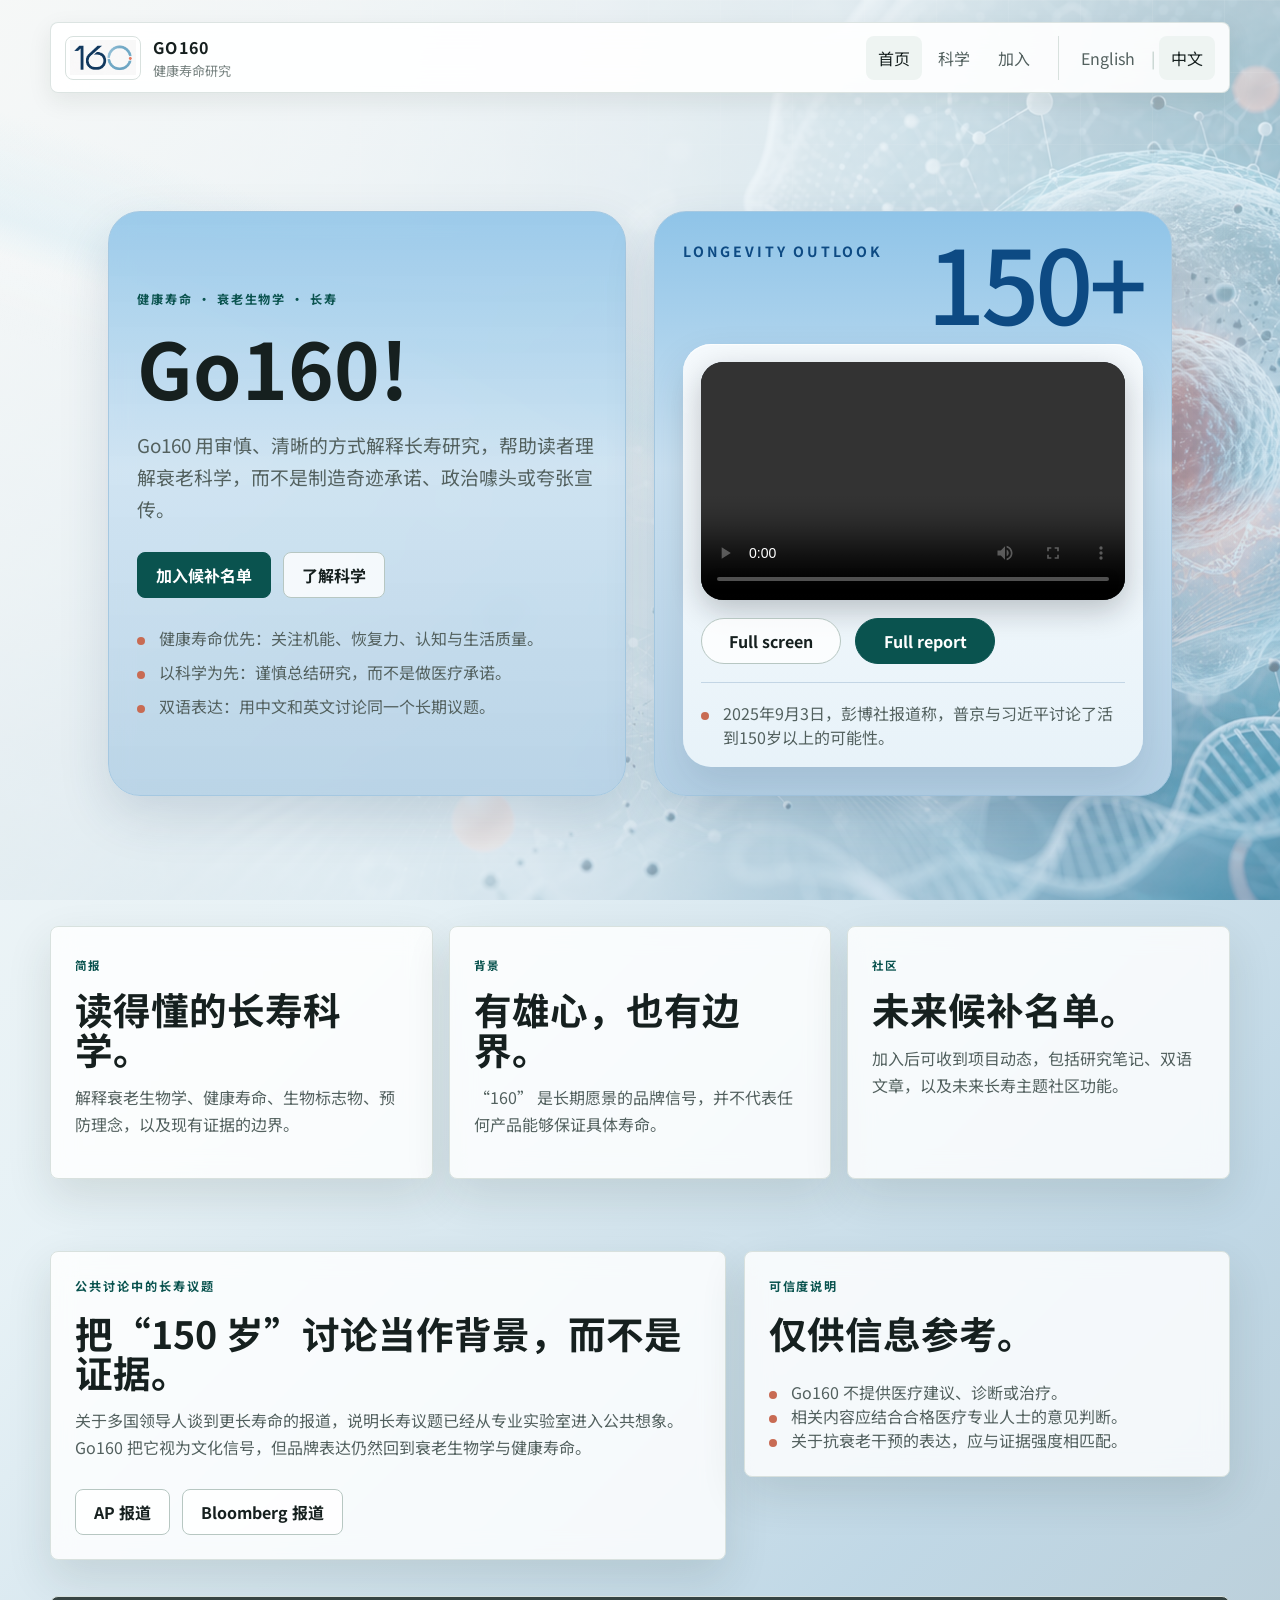
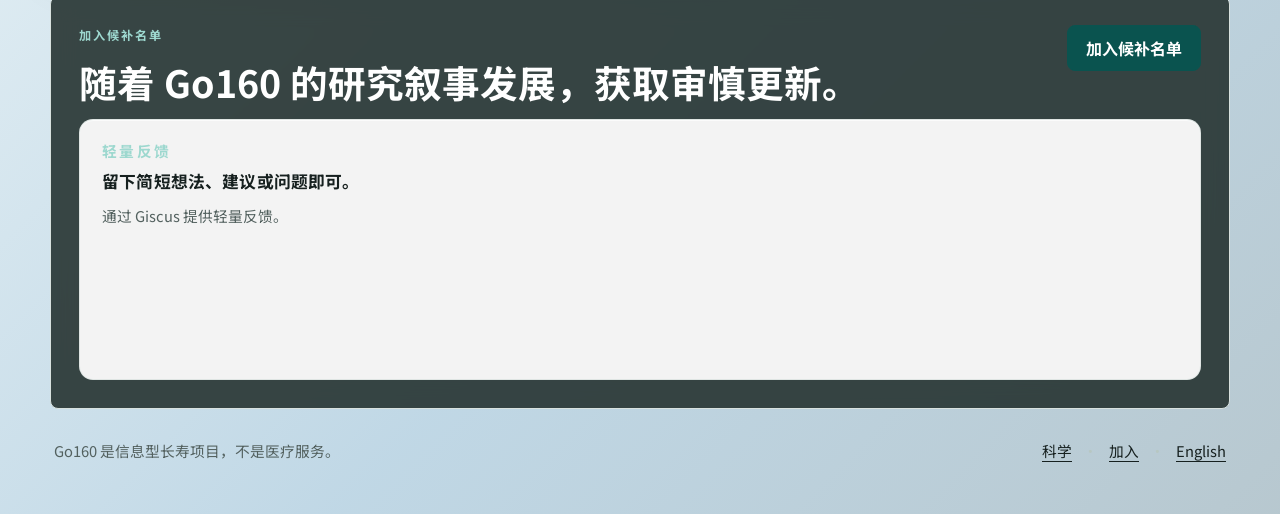
==== commit 49d6e5f7: "feat(comments): integrate Giscus for lightweight feedback and enhance CTA banner layout" ====
--- a/index-cn.html
+++ b/index-cn.html
@@ -28,6 +28,21 @@
       rel="stylesheet"
     />
     <link rel="stylesheet" href="styles.css" />
+    <script>
+      window.GO160_GISCUS = {
+        repo: "Anti-Age-150/Anti-Age-150.github.io",
+        repoId: "R_kgDOSsYh8g",
+        category: "General",
+        categoryId: "DIC_kwDOSsYh8s4C-P5f",
+        mapping: "pathname",
+        strict: 0,
+        reactionsEnabled: 1,
+        emitMetadata: 0,
+        inputPosition: "bottom",
+        theme: "preferred_color_scheme",
+        lang: "zh-CN",
+      };
+    </script>
     <script defer src="site.js"></script>
   </head>
   <body class="home-page">
@@ -162,12 +177,23 @@
           </aside>
         </section>
 
-        <section class="section cta-banner">
-          <div>
-            <p class="eyebrow">加入候补名单</p>
-            <h2>随着 Go160 的研究叙事发展，获取审慎更新。</h2>
-          </div>
-          <a class="button button-primary" href="join-cn.html">加入候补名单</a>
+        <section class="section cta-banner" aria-labelledby="waitlist-title">
+          <div class="cta-banner-top">
+            <div>
+              <p class="eyebrow">加入候补名单</p>
+              <h2 id="waitlist-title">随着 Go160 的研究叙事发展，获取审慎更新。</h2>
+            </div>
+            <a class="button button-primary" href="join-cn.html">加入候补名单</a>
+          </div>
+
+          <div class="cta-comments" aria-labelledby="comments-title">
+            <div class="cta-comments-copy">
+              <p class="eyebrow">轻量反馈</p>
+              <h3 id="comments-title">留下简短想法、建议或问题即可。</h3>
+              <p>通过 Giscus 提供轻量反馈。</p>
+            </div>
+            <div class="giscus"></div>
+          </div>
         </section>
       </main>
 
--- a/styles.css
+++ b/styles.css
@@ -554,16 +554,25 @@
 }
 
 .cta-banner {
-  display: flex;
-  justify-content: space-between;
-  align-items: center;
-  gap: 20px;
+  display: grid;
+  gap: 18px;
   padding: 28px;
   border: 1px solid var(--line);
   border-radius: var(--radius);
   background: var(--graphite);
 }
 
+.cta-banner-top {
+  display: flex;
+  justify-content: space-between;
+  align-items: flex-start;
+  gap: 20px;
+}
+
+.cta-banner-top .button {
+  flex: 0 0 auto;
+}
+
 .cta-banner h2,
 .cta-banner p {
   color: #ffffff;
@@ -571,6 +580,50 @@
 
 .cta-banner .eyebrow {
   color: #9dd8cf;
+}
+
+.cta-comments {
+  display: grid;
+  gap: 16px;
+  padding: 20px 22px;
+  border: 1px solid rgba(216, 225, 222, 0.72);
+  border-radius: calc(var(--radius) + 6px);
+  background: rgba(255, 255, 255, 0.94);
+  box-shadow: inset 0 1px 0 rgba(255, 255, 255, 0.72);
+}
+
+.cta-comments h3 {
+  margin: 0 0 8px;
+  color: var(--ink);
+  font-size: 1.05rem;
+  letter-spacing: 0.01em;
+}
+
+.cta-comments p {
+  color: var(--muted);
+  font-size: 0.92rem;
+  line-height: 1.55;
+}
+
+.cta-comments-copy .eyebrow {
+  margin-bottom: 10px;
+}
+
+.giscus {
+  min-height: 100px;
+}
+
+.giscus-frame {
+  border-radius: 18px;
+}
+
+.comment-placeholder {
+  margin: 0;
+  padding: 16px 18px;
+  border: 1px dashed var(--line-strong);
+  border-radius: 18px;
+  background: #f3f7f6;
+  color: var(--muted);
 }
 
 .site-footer {
@@ -699,7 +752,7 @@
     justify-self: stretch;
   }
 
-  .cta-banner,
+  .cta-banner-top,
   .site-footer {
     flex-direction: column;
     align-items: flex-start;
@@ -807,4 +860,8 @@
   .cta-banner .button {
     width: 100%;
   }
-}
+
+  .cta-banner-top .button {
+    width: 100%;
+  }
+}
